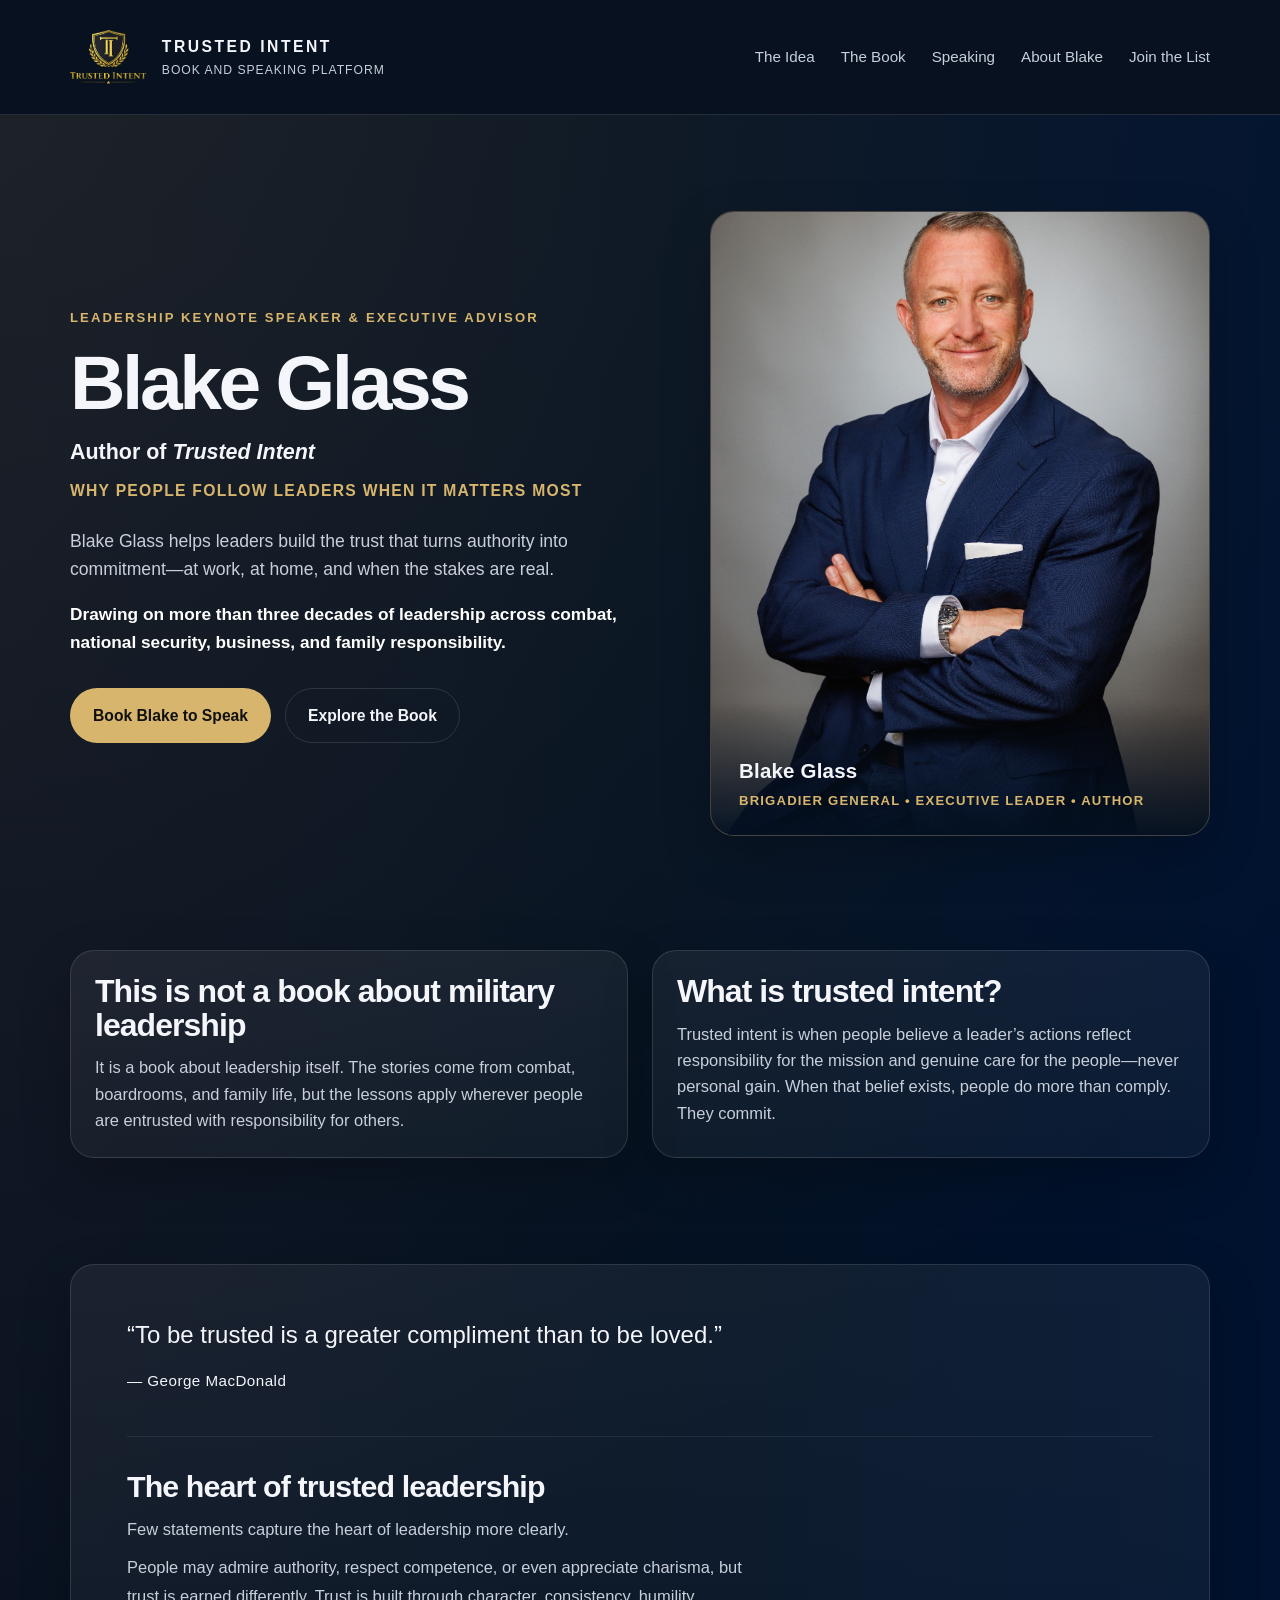
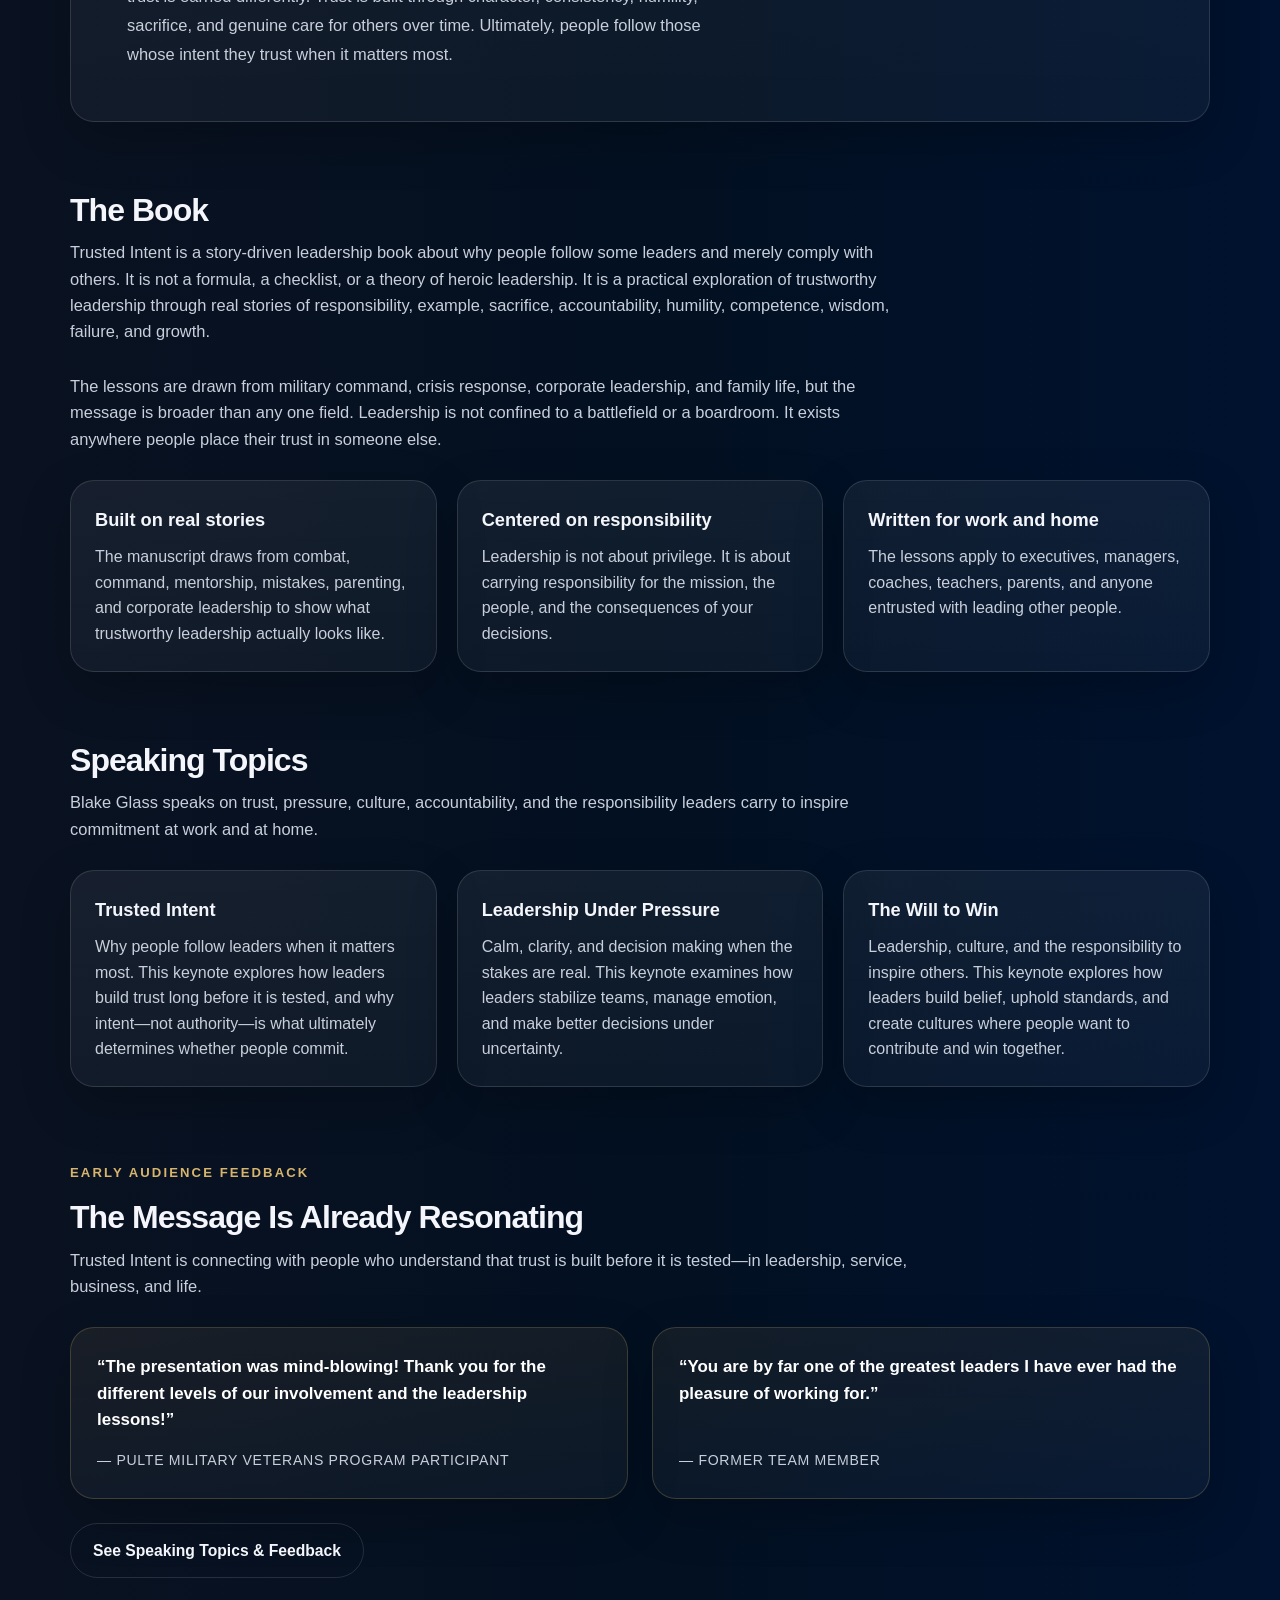
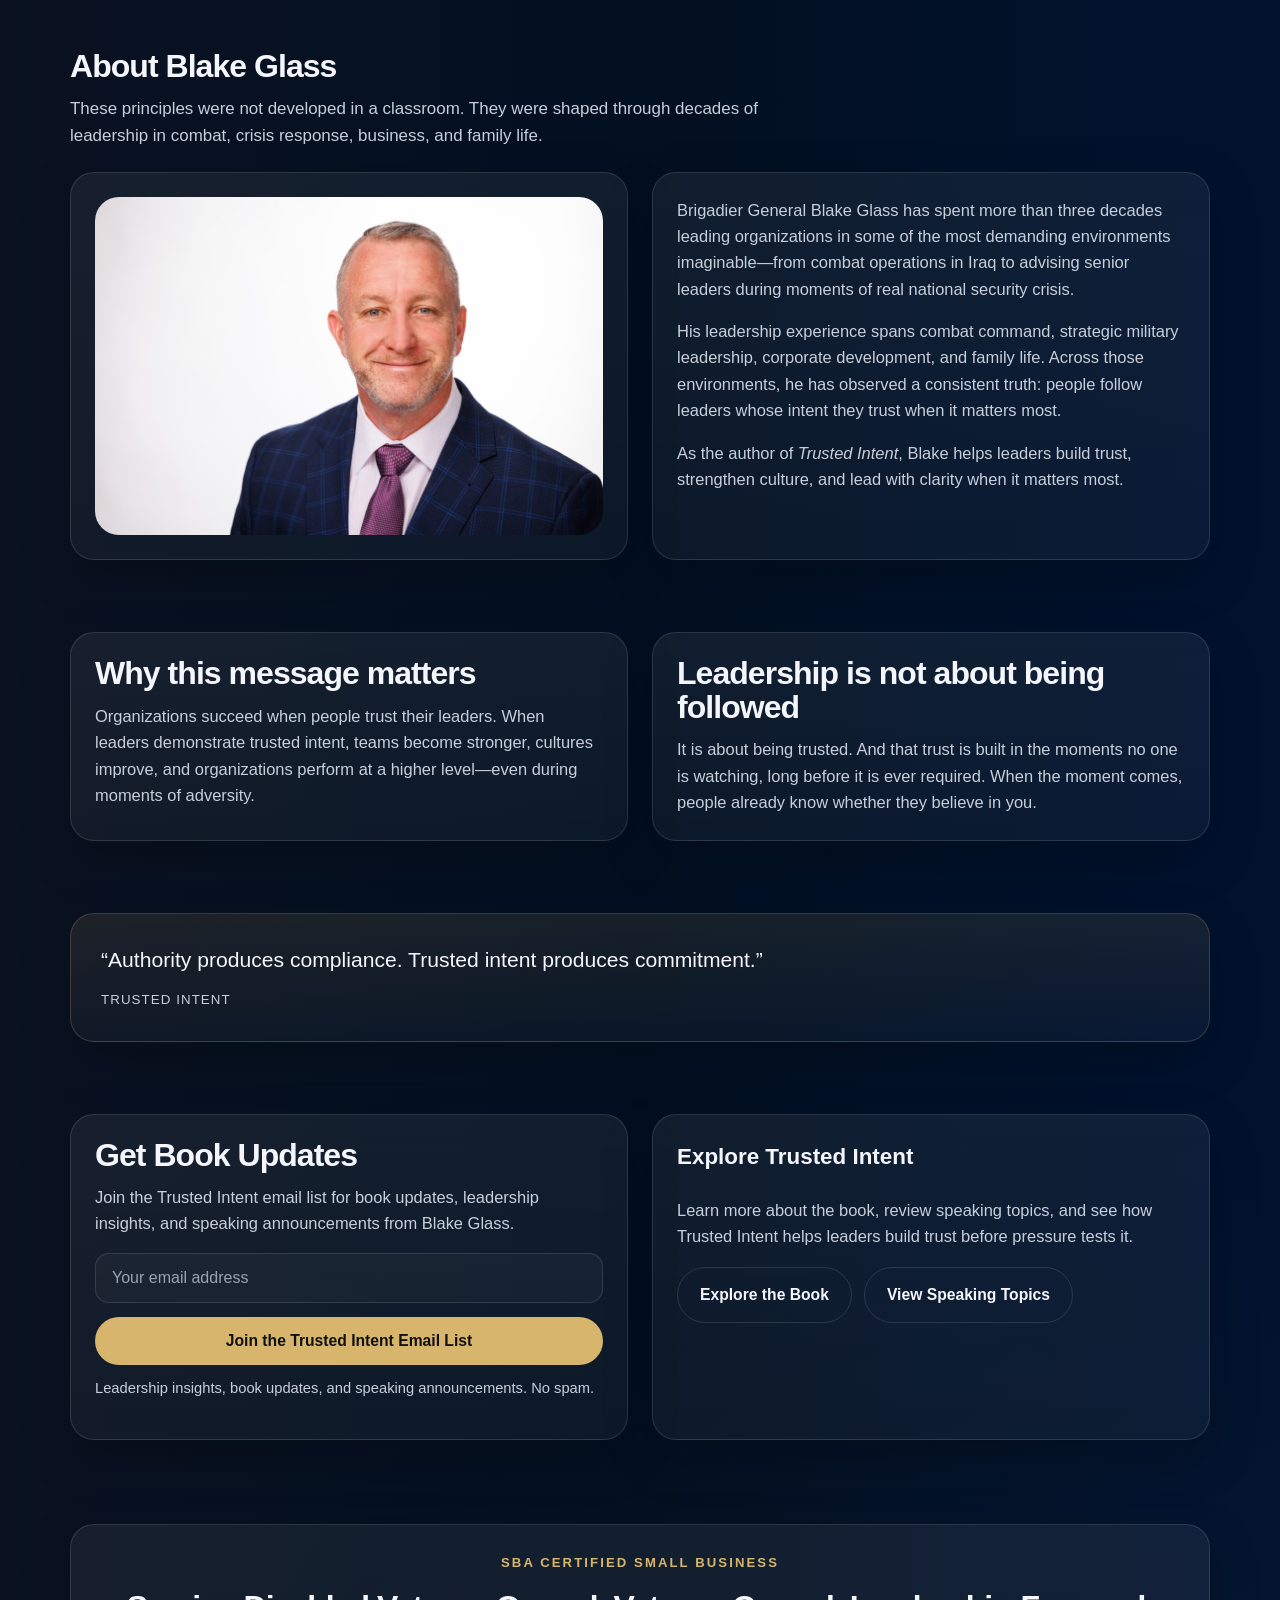
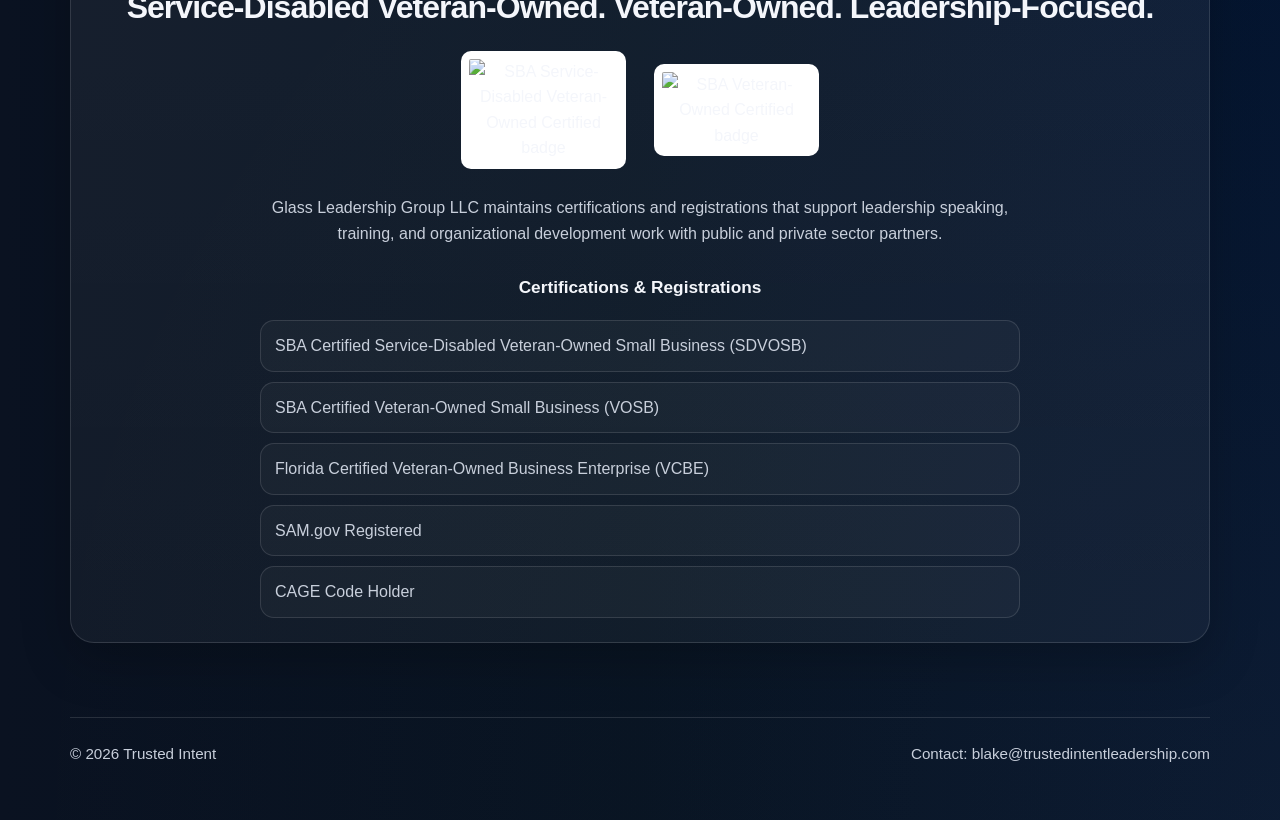
==== index.html @ 9140b305 "Strengthen homepage hero title" ====
<!DOCTYPE html>
<html lang="en">
<head>
  <link rel="canonical" href="https://trustedintentleadership.com/" />
  <meta charset="UTF-8" />
  <meta name="viewport" content="width=device-width, initial-scale=1.0" />
  <title>Trusted Intent | Blake Glass</title>
  <meta
    name="description"
    content="Trusted Intent: Why People Follow Leaders When It Matters Most. A leadership book and speaking platform by Blake Glass."
  />

  <!-- Google tag (gtag.js) -->
  <script async src="https://www.googletagmanager.com/gtag/js?id=G-58Q2WPMLMN"></script>
  <script>
    window.dataLayer = window.dataLayer || [];
    function gtag(){dataLayer.push(arguments);}
    gtag('js', new Date());
    gtag('config', 'G-58Q2WPMLMN');
  </script>

  <style>
    :root {
      --bg: #07111f;
      --panel: rgba(255, 255, 255, 0.04);
      --panel-strong: rgba(255, 255, 255, 0.06);
      --text: #f4f6fb;
      --muted: #c8cfdb;
      --line: rgba(255, 255, 255, 0.12);
      --gold: #d7b56d;
      --gold-dark: #b8944d;
      --max: 1140px;
      --radius: 24px;
    }

    * {
      box-sizing: border-box;
    }

    html {
      scroll-behavior: smooth;
    }

    body {
      margin: 0;
      font-family: Arial, Helvetica, sans-serif;
      color: var(--text);
      background:
        radial-gradient(circle at top left, rgba(215,181,109,0.10), transparent 28%),
        radial-gradient(circle at bottom right, rgba(215,181,109,0.06), transparent 22%),
        linear-gradient(90deg, #0a1221 0%, #031021 50%, #00122f 100%);
      line-height: 1.6;
    }

    img {
      max-width: 100%;
      display: block;
    }

    a {
      color: inherit;
      text-decoration: none;
    }

    .wrap {
      width: min(100% - 32px, var(--max));
      margin: 0 auto;
    }

    .topbar {
      position: sticky;
      top: 0;
      z-index: 20;
      background: var(--bg);
      backdrop-filter: blur(10px);
      border-bottom: 1px solid var(--line);
      padding: 16px 24px;
    }

    .nav {
      display: flex;
      align-items: center;
      justify-content: space-between;
      gap: 20px;
      padding: 14px 0;
    }

    .brand {
      display: flex;
      align-items: center;
      gap: 16px;
      min-width: 0;
    }

    .brand img {
      height: 54px;
      width: auto;
      border-radius: 8px;
    }

    .brand-text {
      display: flex;
      flex-direction: column;
      gap: 2px;
    }

    .brand-title {
      font-size: 0.98rem;
      font-weight: 800;
      letter-spacing: 0.16em;
      text-transform: uppercase;
    }

    .brand-subtitle {
      color: var(--muted);
      font-size: 0.76rem;
      letter-spacing: 0.08em;
      text-transform: uppercase;
    }

    .nav-links {
      display: flex;
      align-items: center;
      gap: 26px;
      color: var(--muted);
      font-size: 0.95rem;
    }

    .nav-links a:hover {
      color: var(--text);
    }

    .button,
    button {
      display: inline-flex;
      align-items: center;
      justify-content: center;
      padding: 14px 22px;
      border-radius: 999px;
      border: 1px solid transparent;
      font-weight: 700;
      cursor: pointer;
      transition: 0.2s ease;
      font-size: 0.98rem;
    }

    .button-primary {
      background: var(--gold);
      color: #111;
    }

    .button-primary:hover {
      background: var(--gold-dark);
      transform: translateY(-1px);
    }

    .button-secondary {
      background: transparent;
      color: var(--text);
      border-color: var(--line);
    }

    .button-secondary:hover {
      background: rgba(255,255,255,0.03);
      border-color: rgba(255,255,255,0.24);
    }

    section {
      padding: 36px 0;
    }

    .hero {
      padding: 96px 0 78px;
    }

    .hero-grid {
      display: grid;
      grid-template-columns: 1.08fr 0.92fr;
      gap: 42px;
      align-items: center;
    }

    .eyebrow {
      display: inline-block;
      margin-bottom: 18px;
      color: var(--gold);
      font-size: 0.82rem;
      font-weight: 700;
      letter-spacing: 0.16em;
      text-transform: uppercase;
    }

    h1 {
      margin: 0;
      font-size: clamp(3rem, 6vw, 5.1rem);
      line-height: 0.96;
      letter-spacing: -0.045em;
    }

    .subtitle {
      margin: 16px 0 8px;
      font-size: 1.34rem;
      color: var(--text);
      font-weight: 700;
    }

    .tagline {
      margin: 0 0 24px;
      color: var(--gold);
      font-size: 0.98rem;
      font-weight: 700;
      letter-spacing: 0.08em;
      text-transform: uppercase;
    }

    .lead {
      margin: 0;
      max-width: 760px;
      color: var(--muted);
      font-size: 1.1rem;
    }

    .hero-highlight {
      margin-top: 18px;
      color: #ffffff;
      font-size: 1.08rem;
      font-weight: 700;
      max-width: 760px;
    }

    .hero-actions {
      display: flex;
      flex-wrap: wrap;
      gap: 14px;
      margin-top: 32px;
    }

    .hero-visual,
    .panel,
    .quote,
    .testimonial-card {
      background: linear-gradient(180deg, var(--panel-strong), var(--panel));
      border: 1px solid var(--line);
      border-radius: var(--radius);
      box-shadow: 0 18px 50px rgba(0,0,0,0.22);
    }

    .hero-visual {
      position: relative;
      overflow: hidden;
      width: min(100%, 500px);
      aspect-ratio: 4 / 5;
      margin: 0;
      justify-self: end;
      border-color: rgba(215,181,109,0.24);
    }

    .hero-photo {
      width: 100%;
      height: 100%;
      object-fit: cover;
      object-position: center 42%;
    }

    .hero-photo-caption {
      position: absolute;
      right: 0;
      bottom: 0;
      left: 0;
      padding: 52px 28px 24px;
      background: linear-gradient(180deg, transparent, rgba(3,16,33,0.96));
    }

    .hero-photo-caption strong {
      display: block;
      font-size: 1.28rem;
      letter-spacing: 0.01em;
    }

    .hero-photo-caption span {
      display: block;
      margin-top: 2px;
      color: var(--gold);
      font-size: 0.82rem;
      font-weight: 700;
      letter-spacing: 0.09em;
      text-transform: uppercase;
    }

    .card h3 {
      margin: 0 0 10px;
      font-size: 1.14rem;
    }

    .card p {
      margin: 0;
      color: var(--muted);
    }

    .section-title {
      margin: 0 0 12px;
      font-size: 2rem;
      line-height: 1.05;
      letter-spacing: -0.03em;
    }

    .section-copy {
      margin: 0 0 28px;
      max-width: 840px;
      color: var(--muted);
      font-size: 1.03rem;
    }

    .split {
      display: grid;
      grid-template-columns: 1fr 1fr;
      gap: 24px;
      align-items: stretch;
    }

    .three-up,
    .topic-grid,
    .testimonial-grid,
    .about-author,
    .signup {
      display: grid;
      grid-template-columns: repeat(3, 1fr);
      gap: 20px;
    }

    .testimonial-grid,
    .about-author,
    .signup {
      grid-template-columns: 1fr 1fr;
      gap: 24px;
    }

    .about-photo {
      overflow: hidden;
      padding: 0;
    }

    .about-photo img {
      width: 100%;
      height: 100%;
      object-fit: cover;
      border-radius: var(--radius);
    }

    .quote-inline {
      margin-bottom: 42px;
    }

    .editorial-panel .section-title {
      font-size: 1.9rem;
    }

    .panel,
    .card {
      padding: 24px;
      height: 100%;
    }

    .quote {
      padding: 30px;
      background: linear-gradient(180deg, rgba(215,181,109,0.10), rgba(255,255,255,0.03));
      border: 1px solid rgba(215,181,109,0.22);
    }

    .quote-inline p {
      margin: 0;
      font-size: 1.5rem;
      line-height: 1.5;
    }

    .quote-inline small {
      display: block;
      margin-top: 16px;
    }

    .editorial-divider {
      height: 1px;
      background: rgba(255,255,255,0.08);
      margin: 34px 0;
    }

    .quote p {
      margin: 0;
      font-size: 1.32rem;
      line-height: 1.5;
    }

    .quote small {
      display: block;
      margin-top: 14px;
      color: var(--muted);
      text-transform: uppercase;
      letter-spacing: 0.08em;
    }

    .quote-author {
      text-transform: none !important;
      letter-spacing: 0.03em;
      font-size: 0.95rem;
    }

    .editorial-section {
      padding-top: 70px;
    }

    .editorial-panel {
      padding: 52px 56px;
    }

    .editorial-copy {
      max-width: 620px;
      margin-bottom: 0;
      line-height: 1.75;
    }

    .editorial-copy + .editorial-copy {
      margin-top: 10px;
    }

    .bridge-copy {
      max-width: 760px;
      color: var(--muted);
      font-size: 1.06rem;
      margin: 0 0 22px;
    }

    .testimonial-card {
      padding: 26px;
      display: flex;
      flex-direction: column;
      gap: 16px;
      background: linear-gradient(180deg, rgba(215,181,109,0.08), rgba(255,255,255,0.035));
      border-color: rgba(215,181,109,0.22);
    }

    .testimonial-card blockquote {
      margin: 0;
      color: #ffffff;
      font-size: 1.06rem;
      line-height: 1.55;
      font-weight: 700;
    }

    .testimonial-card cite {
      margin-top: auto;
      color: var(--muted);
      font-size: 0.88rem;
      font-style: normal;
      letter-spacing: 0.05em;
      text-transform: uppercase;
    }

    .testimonial-actions {
      margin-top: 24px;
      display: flex;
      flex-wrap: wrap;
      gap: 12px;
    }

    form {
      display: grid;
      gap: 14px;
      margin-top: 14px;
    }

    input {
      width: 100%;
      padding: 15px 16px;
      border-radius: 14px;
      border: 1px solid var(--line);
      background: rgba(255,255,255,0.03);
      color: var(--text);
      font-size: 1rem;
    }

    input::placeholder {
      color: #97a3b4;
    }

    .fine-print {
      margin-top: 12px;
      color: var(--muted);
      font-size: 0.92rem;
    }

    .footer {
      padding: 26px 0 54px;
      color: var(--muted);
      font-size: 0.95rem;
    }

    .footer-line {
      border-top: 1px solid var(--line);
      padding-top: 24px;
      display: flex;
      justify-content: space-between;
      gap: 16px;
      flex-wrap: wrap;
    }

    .certification-section {
      padding: 48px 0;
    }

    .certification-card {
      text-align: center;
    }

    .certification-badges {
      display: flex;
      justify-content: center;
      align-items: center;
      gap: 28px;
      flex-wrap: wrap;
      margin: 26px 0;
    }

    .certification-badges img {
      max-width: 165px;
      width: 100%;
      height: auto;
      background: #ffffff;
      border-radius: 10px;
      padding: 8px;
    }

    .certification-note {
      max-width: 760px;
      margin: 0 auto;
      color: var(--muted);
      font-size: 1rem;
    }

    .certification-list-title {
      margin: 28px 0 0;
      color: var(--text);
      font-size: 1.08rem;
    }

    .certification-list {
      display: grid;
      gap: 10px;
      max-width: 760px;
      margin: 18px auto 0;
      padding: 0;
      list-style: none;
      text-align: left;
    }

    .certification-list li {
      border: 1px solid var(--line);
      border-radius: 14px;
      padding: 12px 14px;
      background: rgba(255,255,255,0.03);
      color: var(--muted);
    }

    @media (max-width: 960px) {
      .hero-grid,
      .split,
      .three-up,
      .topic-grid,
      .testimonial-grid,
      .about-author,
      .signup {
        grid-template-columns: 1fr;
      }

      .topbar {
        padding: 12px 18px;
      }

      .nav {
        align-items: flex-start;
        flex-wrap: wrap;
        gap: 12px;
      }

      .nav-links {
        display: flex;
        width: 100%;
        flex-wrap: wrap;
        gap: 8px;
        font-size: 0.82rem;
        line-height: 1.2;
      }

      .nav-links a {
        border: 1px solid var(--line);
        border-radius: 999px;
        padding: 8px 10px;
        background: rgba(255,255,255,0.03);
      }

      .hero {
        padding-top: 66px;
      }

      .hero-visual {
        justify-self: center;
      }
    }

    @media (max-width: 640px) {
      .brand img {
        height: 46px;
      }

      .brand-title {
        font-size: 0.9rem;
      }

      .subtitle {
        font-size: 1.12rem;
      }

      .quote p {
        font-size: 1.14rem;
      }

      .hero-actions,
      .testimonial-actions {
        flex-direction: column;
        align-items: stretch;
      }

      .editorial-panel {
        padding: 34px 28px;
      }
    }
  </style>
</head>

<body>
  <header class="topbar">
    <div class="wrap nav">
      <a class="brand" href="index.html">
        <img src="logo1.png" alt="Trusted Intent logo" />
        <div class="brand-text">
          <span class="brand-title">Trusted Intent</span>
          <span class="brand-subtitle">Book and speaking platform</span>
        </div>
      </a>

      <nav class="nav-links">
        <a href="#idea">The Idea</a>
        <a href="book.html">The Book</a>
        <a href="speaking.html">Speaking</a>
        <a href="#about">About Blake</a>
        <a href="#join">Join the List</a>
      </nav>
    </div>
  </header>

  <main id="top">
    <section class="hero">
      <div class="wrap hero-grid">
        <div>
          <span class="eyebrow">Leadership Keynote Speaker &amp; Executive Advisor</span>
          <h1>Blake Glass</h1>
          <p class="subtitle">Author of <em>Trusted Intent</em></p>
          <p class="tagline">Why People Follow Leaders When It Matters Most</p>

          <p class="lead">
            Blake Glass helps leaders build the trust that turns authority into commitment—at work, at home, and when the stakes are real.
          </p>

          <p class="hero-highlight">
            Drawing on more than three decades of leadership across combat, national security, business, and family responsibility.
          </p>

          <div class="hero-actions">
            <a class="button button-primary" href="speaking.html">Book Blake to Speak</a>
            <a class="button button-secondary" href="book.html">Explore the Book</a>
          </div>
        </div>

        <figure class="hero-visual">
          <img
            class="hero-photo"
            src="Blake Glass Hero.jpg"
            alt="Blake Glass standing with his arms crossed"
          />
          <figcaption class="hero-photo-caption">
            <strong>Blake Glass</strong>
            <span>Brigadier General &bull; Executive Leader &bull; Author</span>
          </figcaption>
        </figure>
      </div>
    </section>

    <section id="idea">
      <div class="wrap split">
        <div class="panel">
          <h2 class="section-title">This is not a book about military leadership</h2>
          <p class="section-copy" style="max-width:none; margin-bottom:0;">
            It is a book about leadership itself. The stories come from combat, boardrooms, and family life, but the lessons apply wherever people are entrusted with responsibility for others.
          </p>
        </div>

        <div class="panel">
          <h2 class="section-title">What is trusted intent?</h2>
          <p class="section-copy" style="max-width:none; margin-bottom:0;">
            Trusted intent is when people believe a leader’s actions reflect responsibility for the mission and genuine care for the people—never personal gain. When that belief exists, people do more than comply. They commit.
          </p>
        </div>
      </div>
    </section>

    <section class="editorial-section">
      <div class="wrap">
        <div class="panel editorial-panel">
          <div class="quote-inline">
            <p>“To be trusted is a greater compliment than to be loved.”</p>
            <small class="quote-author">— George MacDonald</small>
          </div>

          <div class="editorial-divider"></div>

          <h2 class="section-title">The heart of trusted leadership</h2>

          <p class="section-copy editorial-copy">
            Few statements capture the heart of leadership more clearly.
          </p>

          <p class="section-copy editorial-copy">
            People may admire authority, respect competence, or even appreciate charisma, but trust is earned differently. Trust is built through character, consistency, humility, sacrifice, and genuine care for others over time. Ultimately, people follow those whose intent they trust when it matters most.
          </p>
        </div>
      </div>
    </section>

    <section id="book">
      <div class="wrap">
        <h2 class="section-title">The Book</h2>
        <p class="section-copy">
          Trusted Intent is a story-driven leadership book about why people follow some leaders and merely comply with others. It is not a formula, a checklist, or a theory of heroic leadership. It is a practical exploration of trustworthy leadership through real stories of responsibility, example, sacrifice, accountability, humility, competence, wisdom, failure, and growth.
        </p>
        <p class="section-copy">
          The lessons are drawn from military command, crisis response, corporate leadership, and family life, but the message is broader than any one field. Leadership is not confined to a battlefield or a boardroom. It exists anywhere people place their trust in someone else.
        </p>

        <div class="three-up">
          <div class="panel card">
            <h3>Built on real stories</h3>
            <p>
              The manuscript draws from combat, command, mentorship, mistakes, parenting, and corporate leadership to show what trustworthy leadership actually looks like.
            </p>
          </div>

          <div class="panel card">
            <h3>Centered on responsibility</h3>
            <p>
              Leadership is not about privilege. It is about carrying responsibility for the mission, the people, and the consequences of your decisions.
            </p>
          </div>

          <div class="panel card">
            <h3>Written for work and home</h3>
            <p>
              The lessons apply to executives, managers, coaches, teachers, parents, and anyone entrusted with leading other people.
            </p>
          </div>
        </div>
      </div>
    </section>

    <section id="speaking">
      <div class="wrap">
        <h2 class="section-title">Speaking Topics</h2>
        <p class="section-copy">
          Blake Glass speaks on trust, pressure, culture, accountability, and the responsibility leaders carry to inspire commitment at work and at home.
        </p>

        <div class="topic-grid">
          <div class="panel card">
            <h3>Trusted Intent</h3>
            <p>
              Why people follow leaders when it matters most. This keynote explores how leaders build trust long before it is tested, and why intent—not authority—is what ultimately determines whether people commit.
            </p>
          </div>

          <div class="panel card">
            <h3>Leadership Under Pressure</h3>
            <p>
              Calm, clarity, and decision making when the stakes are real. This keynote examines how leaders stabilize teams, manage emotion, and make better decisions under uncertainty.
            </p>
          </div>

          <div class="panel card">
            <h3>The Will to Win</h3>
            <p>
              Leadership, culture, and the responsibility to inspire others. This keynote explores how leaders build belief, uphold standards, and create cultures where people want to contribute and win together.
            </p>
          </div>
        </div>
      </div>
    </section>

    <section id="homepage-testimonials">
      <div class="wrap">
        <span class="eyebrow">Early audience feedback</span>
        <h2 class="section-title">The Message Is Already Resonating</h2>
        <p class="section-copy">
          Trusted Intent is connecting with people who understand that trust is built before it is tested—in leadership, service, business, and life.
        </p>

        <div class="testimonial-grid">
          <article class="testimonial-card">
            <blockquote>“The presentation was mind-blowing! Thank you for the different levels of our involvement and the leadership lessons!”</blockquote>
            <cite>— Pulte Military Veterans Program Participant</cite>
          </article>

          <article class="testimonial-card">
            <blockquote>“You are by far one of the greatest leaders I have ever had the pleasure of working for.”</blockquote>
            <cite>— Former Team Member</cite>
          </article>
        </div>

        <div class="testimonial-actions">
          <a class="button button-secondary" href="speaking.html#testimonials">See Speaking Topics &amp; Feedback</a>
        </div>
      </div>
    </section>

    <section id="about">
      <div class="wrap">
        <h2 class="section-title">About Blake Glass</h2>
        <p class="bridge-copy">
          These principles were not developed in a classroom. They were shaped through decades of leadership in combat, crisis response, business, and family life.
        </p>

        <div class="about-author">
          <div class="panel about-photo">
            <img src="Blake Glass Headshot.jpg" alt="Blake Glass, author and executive leadership speaker" />
          </div>

          <div class="panel">
            <p class="section-copy" style="margin-bottom:16px; max-width:none;">
              Brigadier General Blake Glass has spent more than three decades leading organizations in some of the most demanding environments imaginable—from combat operations in Iraq to advising senior leaders during moments of real national security crisis.
            </p>

            <p class="section-copy" style="margin-bottom:16px; max-width:none;">
              His leadership experience spans combat command, strategic military leadership, corporate development, and family life. Across those environments, he has observed a consistent truth: people follow leaders whose intent they trust when it matters most.
            </p>

            <p class="section-copy" style="margin-bottom:0; max-width:none;">
              As the author of <em>Trusted Intent</em>, Blake helps leaders build trust, strengthen culture, and lead with clarity when it matters most.
            </p>
          </div>
        </div>
      </div>
    </section>

    <section>
      <div class="wrap split">
        <div class="panel">
          <h2 class="section-title">Why this message matters</h2>
          <p class="section-copy" style="max-width:none; margin-bottom:0;">
            Organizations succeed when people trust their leaders. When leaders demonstrate trusted intent, teams become stronger, cultures improve, and organizations perform at a higher level—even during moments of adversity.
          </p>
        </div>

        <div class="panel">
          <h2 class="section-title">Leadership is not about being followed</h2>
          <p class="section-copy" style="max-width:none; margin-bottom:0;">
            It is about being trusted. And that trust is built in the moments no one is watching, long before it is ever required. When the moment comes, people already know whether they believe in you.
          </p>
        </div>
      </div>
    </section>

    <section>
      <div class="wrap">
        <div class="quote">
          <p>“Authority produces compliance. Trusted intent produces commitment.”</p>
          <small>Trusted Intent</small>
        </div>
      </div>
    </section>

    <section id="join">
      <div class="wrap signup">
        <div class="panel">
          <h2 class="section-title">Get Book Updates</h2>
          <p class="section-copy" style="margin-bottom:16px; max-width:none;">
            Join the Trusted Intent email list for book updates, leadership insights, and speaking announcements from Blake Glass.
          </p>

          <div id="mc_embed_signup" style="background:transparent; clear:left; width:100%;">
            <form
              action="https://trustedintentleadership.us4.list-manage.com/subscribe/post?u=667dd87419f090917eddd4fc5&amp;id=562c06b1cb&amp;f_id=0015fee0f0"
              method="post"
              style="display:grid; gap:14px; margin-top:14px;"
            >
              <input
                type="email"
                name="EMAIL"
                id="mce-EMAIL"
                placeholder="Your email address"
                required
                style="width:100%; padding:15px 16px; border-radius:14px; border:1px solid rgba(255,255,255,0.12); background:rgba(255,255,255,0.03); color:#f4f6fb; font-size:1rem;"
              />

              <div aria-hidden="true" style="position:absolute; left:-5000px;">
                <input type="text" name="b_667dd87419f090917eddd4fc5_562c06b1cb" tabindex="-1" value="">
              </div>

              <button
                type="submit"
                name="subscribe"
                id="mc-embedded-subscribe"
                class="button button-primary"
              >
                Join the Trusted Intent Email List
              </button>
            </form>
          </div>

          <p class="fine-print">
            Leadership insights, book updates, and speaking announcements. No spam.
          </p>
        </div>

        <div class="panel">
          <h3 style="margin-top:0; font-size:1.4rem;">Explore Trusted Intent</h3>
          <p class="section-copy" style="max-width:none; margin-bottom:18px;">
            Learn more about the book, review speaking topics, and see how Trusted Intent helps leaders build trust before pressure tests it.
          </p>
          <div style="display:flex; gap:12px; flex-wrap:wrap;">
            <a class="button button-secondary" href="book.html">Explore the Book</a>
            <a class="button button-secondary" href="speaking.html">View Speaking Topics</a>
          </div>
        </div>
      </div>
    </section>
  </main>

  <section class="certification-section">
    <div class="wrap">
      <div class="panel certification-card">
        <span class="eyebrow">SBA Certified Small Business</span>
        <h2 class="section-title">Service-Disabled Veteran-Owned. Veteran-Owned. Leadership-Focused.</h2>

        <div class="certification-badges">
          <img src="Service-Disabled Veteran-Owned-Certified.png" alt="SBA Service-Disabled Veteran-Owned Certified badge" />
          <img src="Veteran-Owned Certified.png" alt="SBA Veteran-Owned Certified badge" />
        </div>

        <p class="certification-note">
          Glass Leadership Group LLC maintains certifications and registrations that support leadership speaking,
          training, and organizational development work with public and private sector partners.
        </p>

        <h3 class="certification-list-title">Certifications &amp; Registrations</h3>
        <ul class="certification-list">
          <li>SBA Certified Service-Disabled Veteran-Owned Small Business (SDVOSB)</li>
          <li>SBA Certified Veteran-Owned Small Business (VOSB)</li>
          <li>Florida Certified Veteran-Owned Business Enterprise (VCBE)</li>
          <li>SAM.gov Registered</li>
          <li>CAGE Code Holder</li>
        </ul>
      </div>
    </div>
  </section>

  <footer class="footer">
    <div class="wrap footer-line">
      <div>© 2026 Trusted Intent</div>
      <div>Contact: blake@trustedintentleadership.com</div>
    </div>
  </footer>
</body>
</html>
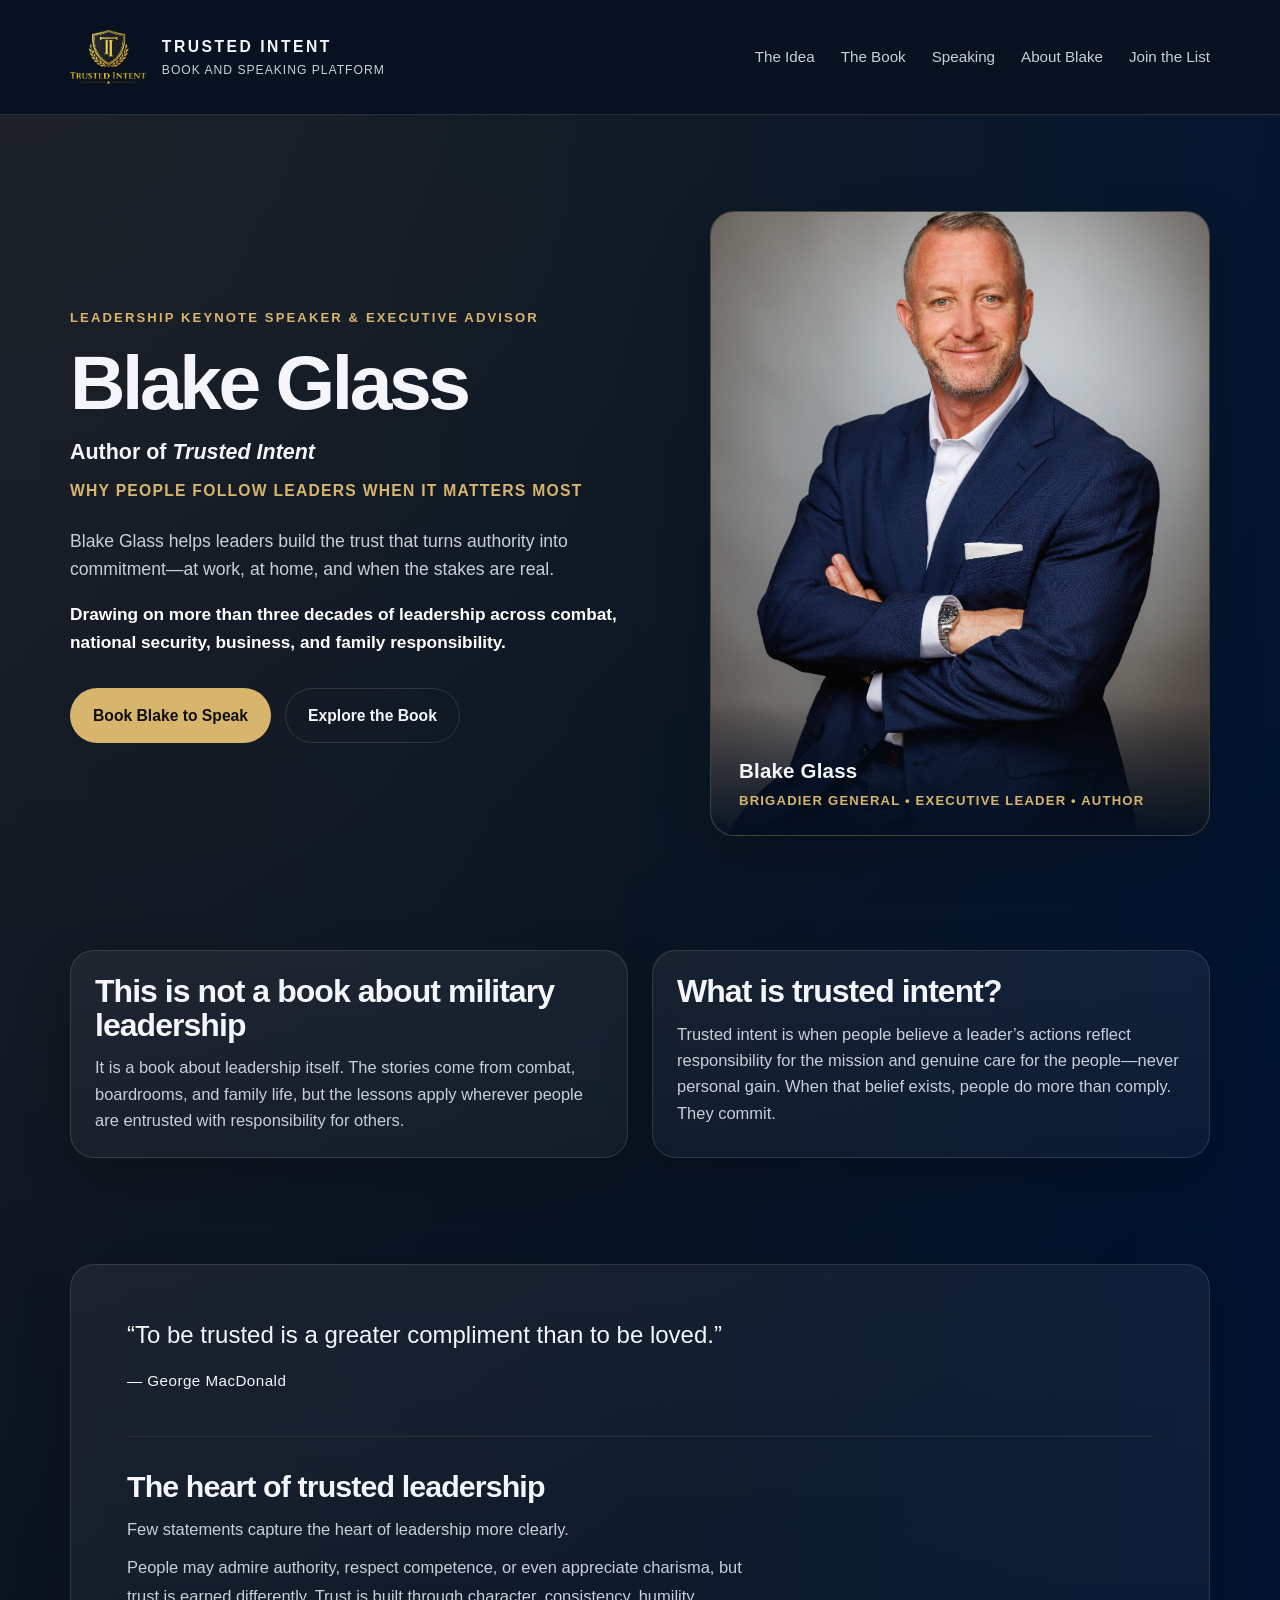
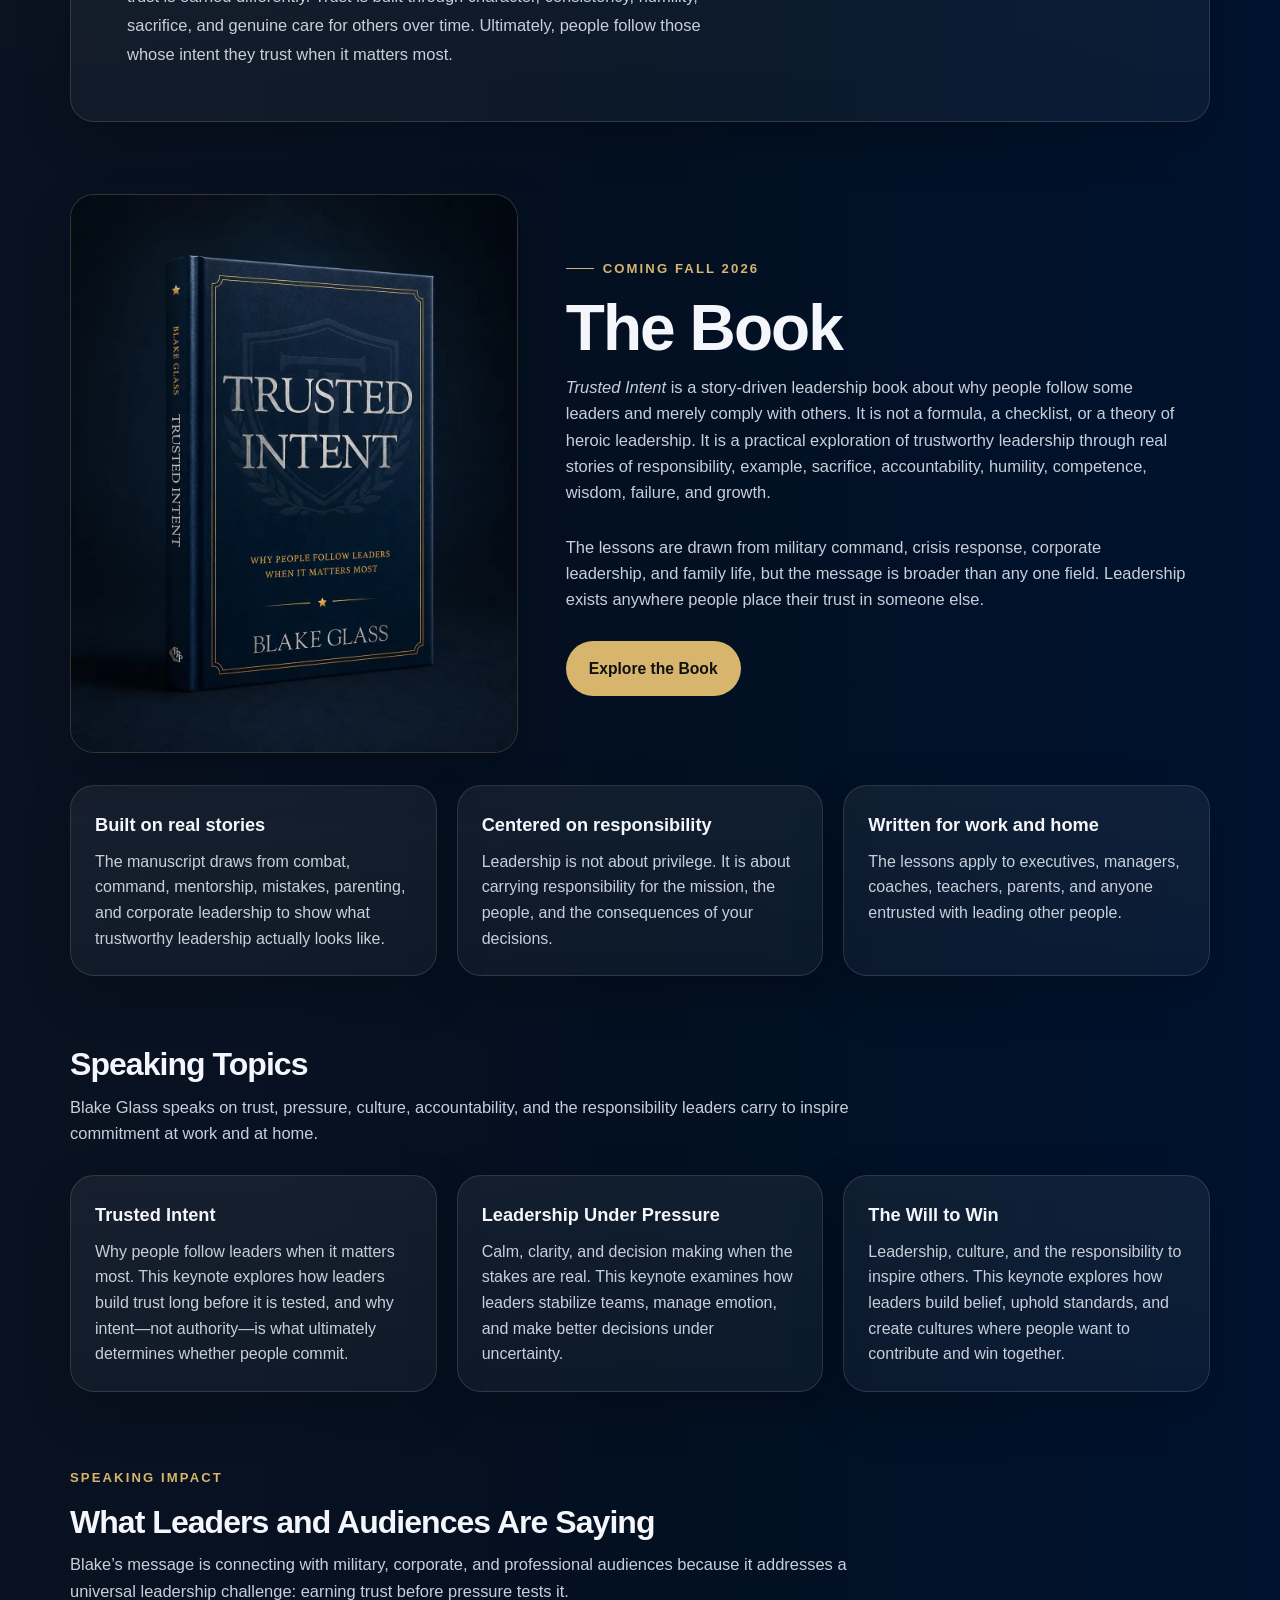
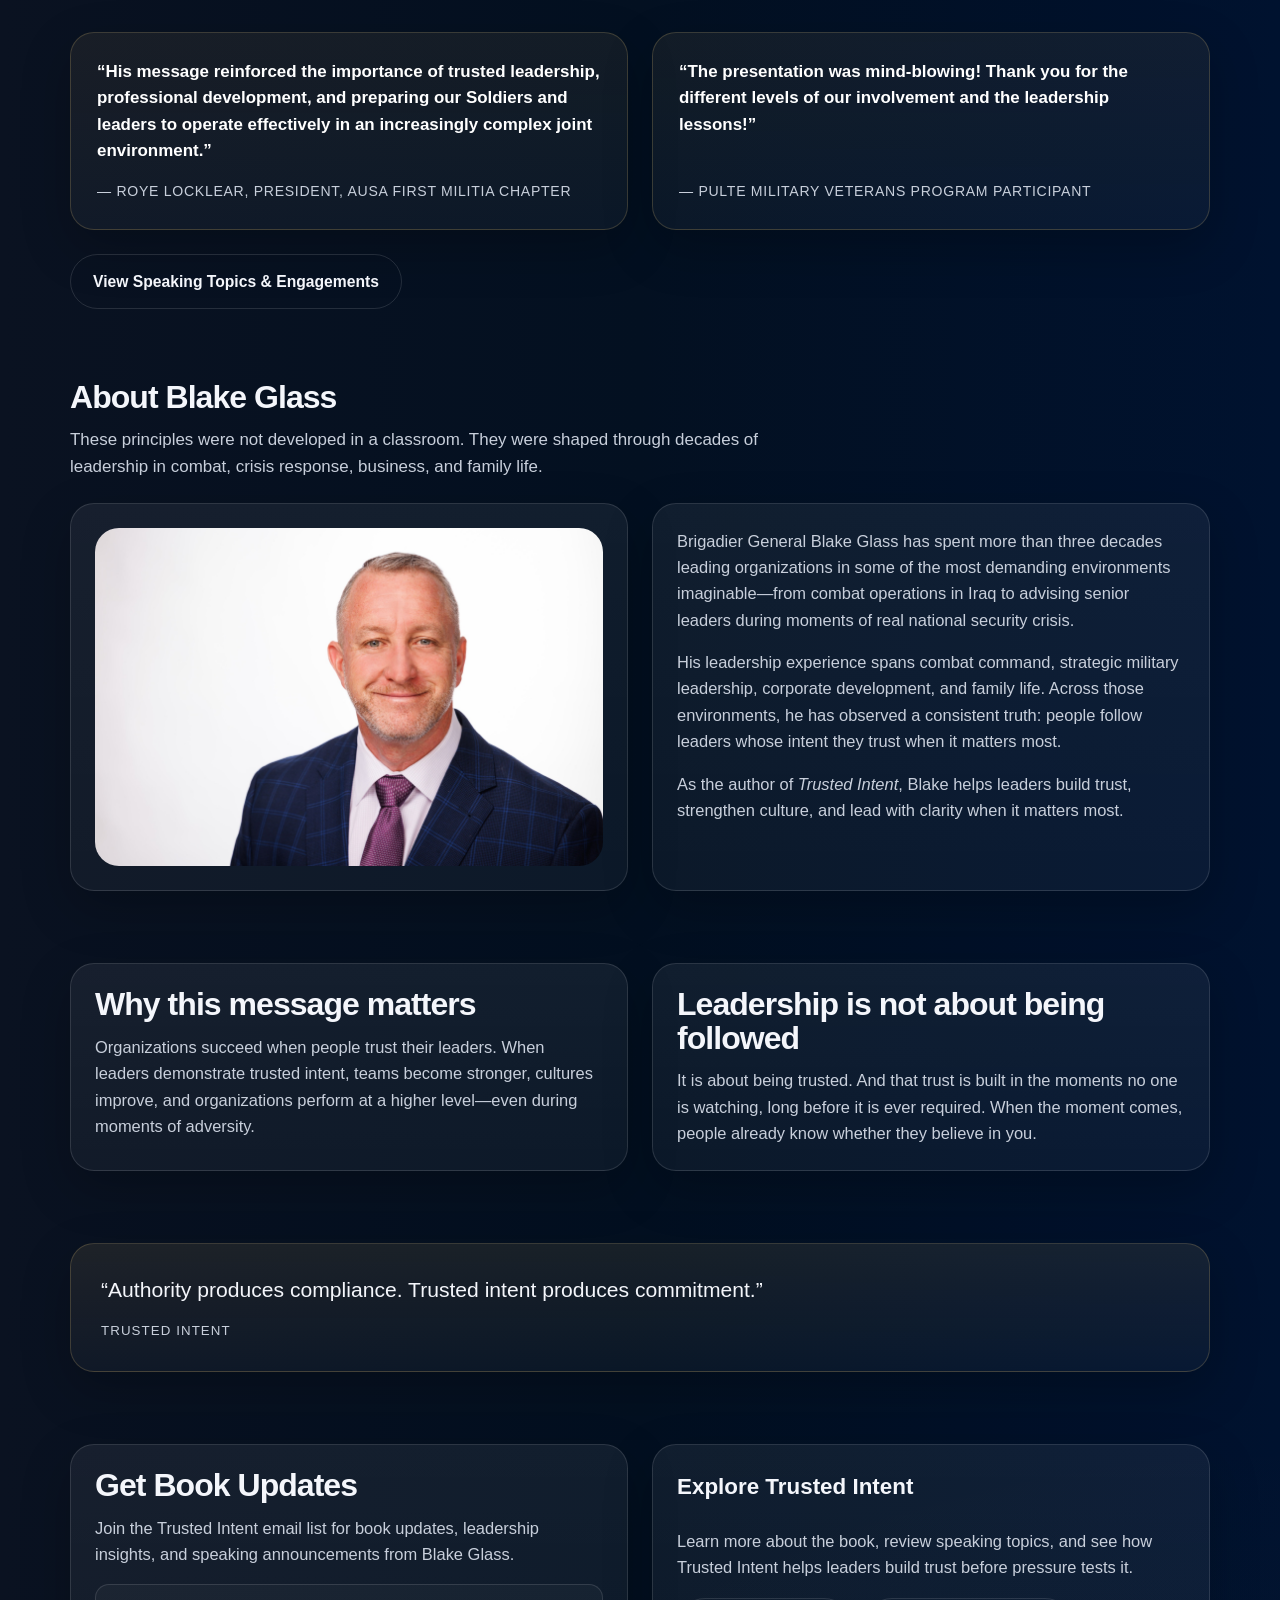
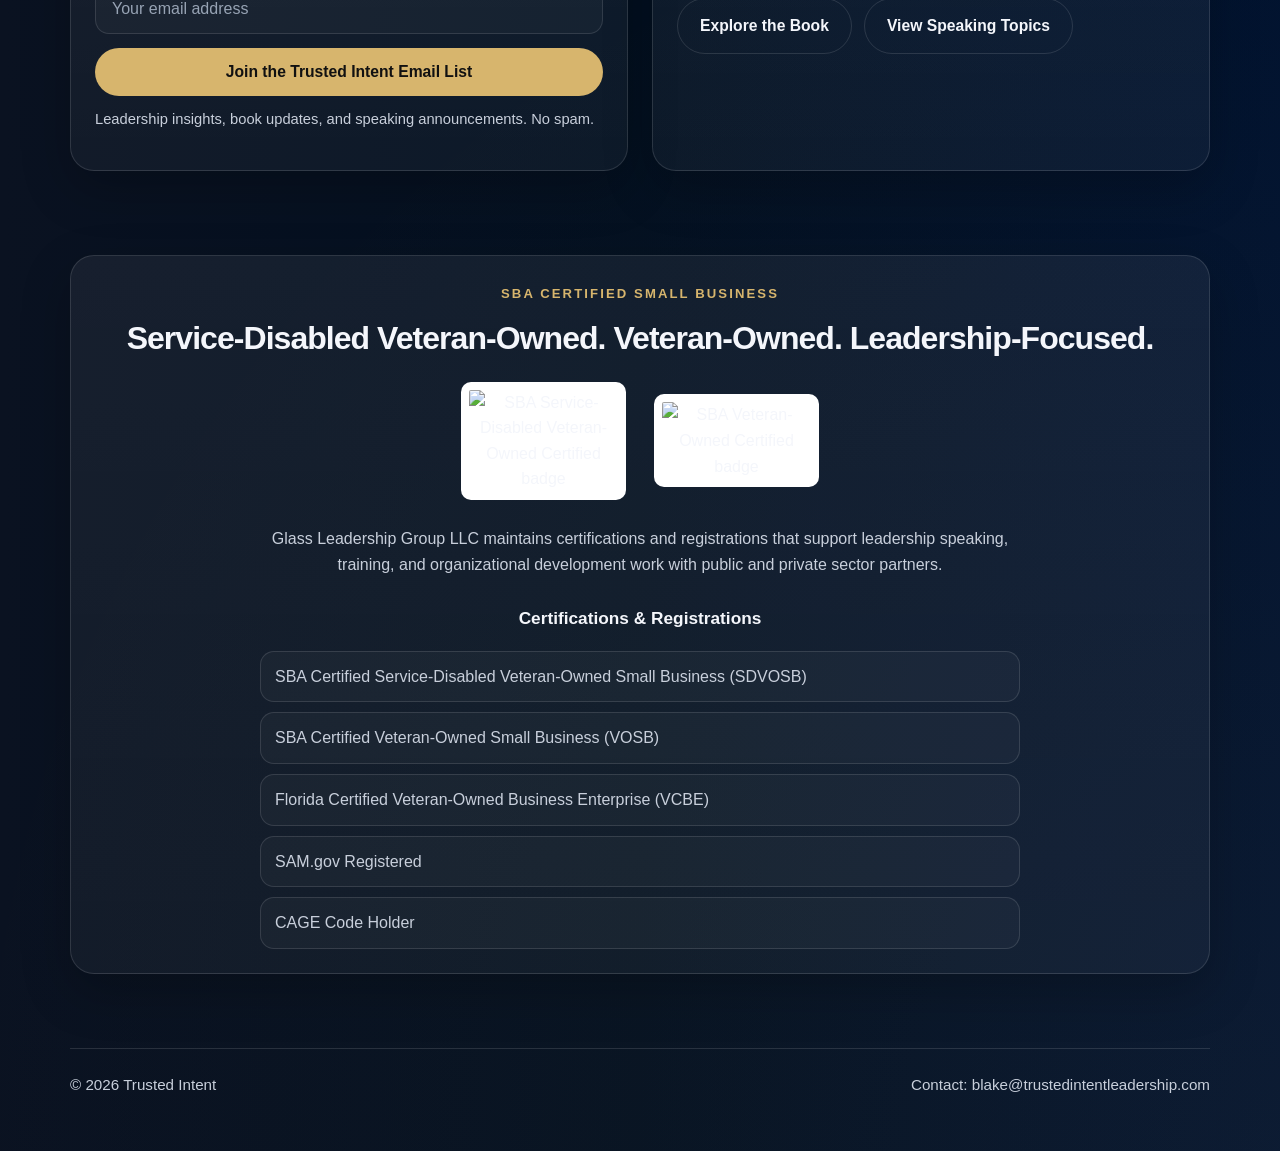
==== commit 701a9773: "Feature book cover and speaking testimonials" ====
--- a/index.html
+++ b/index.html
@@ -335,6 +335,68 @@
       gap: 24px;
     }
 
+    .book-feature {
+      display: grid;
+      grid-template-columns: minmax(300px, 0.82fr) minmax(0, 1.18fr);
+      gap: 48px;
+      align-items: center;
+      margin-bottom: 32px;
+    }
+
+    .book-visual {
+      position: relative;
+      overflow: hidden;
+      min-height: 520px;
+      border: 1px solid rgba(215,181,109,0.22);
+      border-radius: var(--radius);
+      background:
+        radial-gradient(circle at 50% 36%, rgba(215,181,109,0.12), transparent 34%),
+        #06111f;
+      box-shadow: 0 18px 50px rgba(0,0,0,0.22);
+    }
+
+    .book-visual img {
+      width: 100%;
+      height: 100%;
+      min-height: 520px;
+      object-fit: cover;
+      object-position: center;
+    }
+
+    .book-release {
+      display: inline-flex;
+      align-items: center;
+      gap: 9px;
+      margin-bottom: 16px;
+      color: var(--gold);
+      font-size: 0.82rem;
+      font-weight: 800;
+      letter-spacing: 0.16em;
+      text-transform: uppercase;
+    }
+
+    .book-release::before {
+      content: "";
+      width: 28px;
+      height: 1px;
+      background: var(--gold);
+    }
+
+    .book-copy .section-title {
+      font-size: clamp(2.4rem, 5vw, 4.25rem);
+    }
+
+    .book-copy .section-copy {
+      max-width: 620px;
+    }
+
+    .book-actions {
+      display: flex;
+      flex-wrap: wrap;
+      gap: 12px;
+      margin-top: 8px;
+    }
+
     .about-photo {
       overflow: hidden;
       padding: 0;
@@ -567,8 +629,24 @@
       .topic-grid,
       .testimonial-grid,
       .about-author,
-      .signup {
+      .signup,
+      .book-feature {
         grid-template-columns: 1fr;
+      }
+
+      .book-feature {
+        gap: 30px;
+      }
+
+      .book-visual {
+        width: min(100%, 540px);
+        min-height: 0;
+        margin: 0 auto;
+      }
+
+      .book-visual img {
+        min-height: 0;
+        aspect-ratio: 4 / 5;
       }
 
       .topbar {
@@ -737,13 +815,32 @@
 
     <section id="book">
       <div class="wrap">
-        <h2 class="section-title">The Book</h2>
-        <p class="section-copy">
-          Trusted Intent is a story-driven leadership book about why people follow some leaders and merely comply with others. It is not a formula, a checklist, or a theory of heroic leadership. It is a practical exploration of trustworthy leadership through real stories of responsibility, example, sacrifice, accountability, humility, competence, wisdom, failure, and growth.
-        </p>
-        <p class="section-copy">
-          The lessons are drawn from military command, crisis response, corporate leadership, and family life, but the message is broader than any one field. Leadership is not confined to a battlefield or a boardroom. It exists anywhere people place their trust in someone else.
-        </p>
+        <div class="book-feature">
+          <div class="book-visual">
+            <img
+              src="trusted-intent-book-3d.webp"
+              alt="Three-dimensional hardcover mockup of Trusted Intent by Blake Glass"
+              width="1122"
+              height="1402"
+              loading="lazy"
+              decoding="async"
+            />
+          </div>
+
+          <div class="book-copy">
+            <span class="book-release">Coming Fall 2026</span>
+            <h2 class="section-title">The Book</h2>
+            <p class="section-copy">
+              <em>Trusted Intent</em> is a story-driven leadership book about why people follow some leaders and merely comply with others. It is not a formula, a checklist, or a theory of heroic leadership. It is a practical exploration of trustworthy leadership through real stories of responsibility, example, sacrifice, accountability, humility, competence, wisdom, failure, and growth.
+            </p>
+            <p class="section-copy">
+              The lessons are drawn from military command, crisis response, corporate leadership, and family life, but the message is broader than any one field. Leadership exists anywhere people place their trust in someone else.
+            </p>
+            <div class="book-actions">
+              <a class="button button-primary" href="book.html">Explore the Book</a>
+            </div>
+          </div>
+        </div>
 
         <div class="three-up">
           <div class="panel card">
@@ -804,26 +901,26 @@
 
     <section id="homepage-testimonials">
       <div class="wrap">
-        <span class="eyebrow">Early audience feedback</span>
-        <h2 class="section-title">The Message Is Already Resonating</h2>
+        <span class="eyebrow">Speaking impact</span>
+        <h2 class="section-title">What Leaders and Audiences Are Saying</h2>
         <p class="section-copy">
-          Trusted Intent is connecting with people who understand that trust is built before it is tested—in leadership, service, business, and life.
+          Blake’s message is connecting with military, corporate, and professional audiences because it addresses a universal leadership challenge: earning trust before pressure tests it.
         </p>
 
         <div class="testimonial-grid">
+          <article class="testimonial-card">
+            <blockquote>“His message reinforced the importance of trusted leadership, professional development, and preparing our Soldiers and leaders to operate effectively in an increasingly complex joint environment.”</blockquote>
+            <cite>— Roye Locklear, President, AUSA First Militia Chapter</cite>
+          </article>
+
           <article class="testimonial-card">
             <blockquote>“The presentation was mind-blowing! Thank you for the different levels of our involvement and the leadership lessons!”</blockquote>
             <cite>— Pulte Military Veterans Program Participant</cite>
           </article>
-
-          <article class="testimonial-card">
-            <blockquote>“You are by far one of the greatest leaders I have ever had the pleasure of working for.”</blockquote>
-            <cite>— Former Team Member</cite>
-          </article>
         </div>
 
         <div class="testimonial-actions">
-          <a class="button button-secondary" href="speaking.html#testimonials">See Speaking Topics &amp; Feedback</a>
+          <a class="button button-secondary" href="speaking.html#testimonials">View Speaking Topics &amp; Engagements</a>
         </div>
       </div>
     </section>
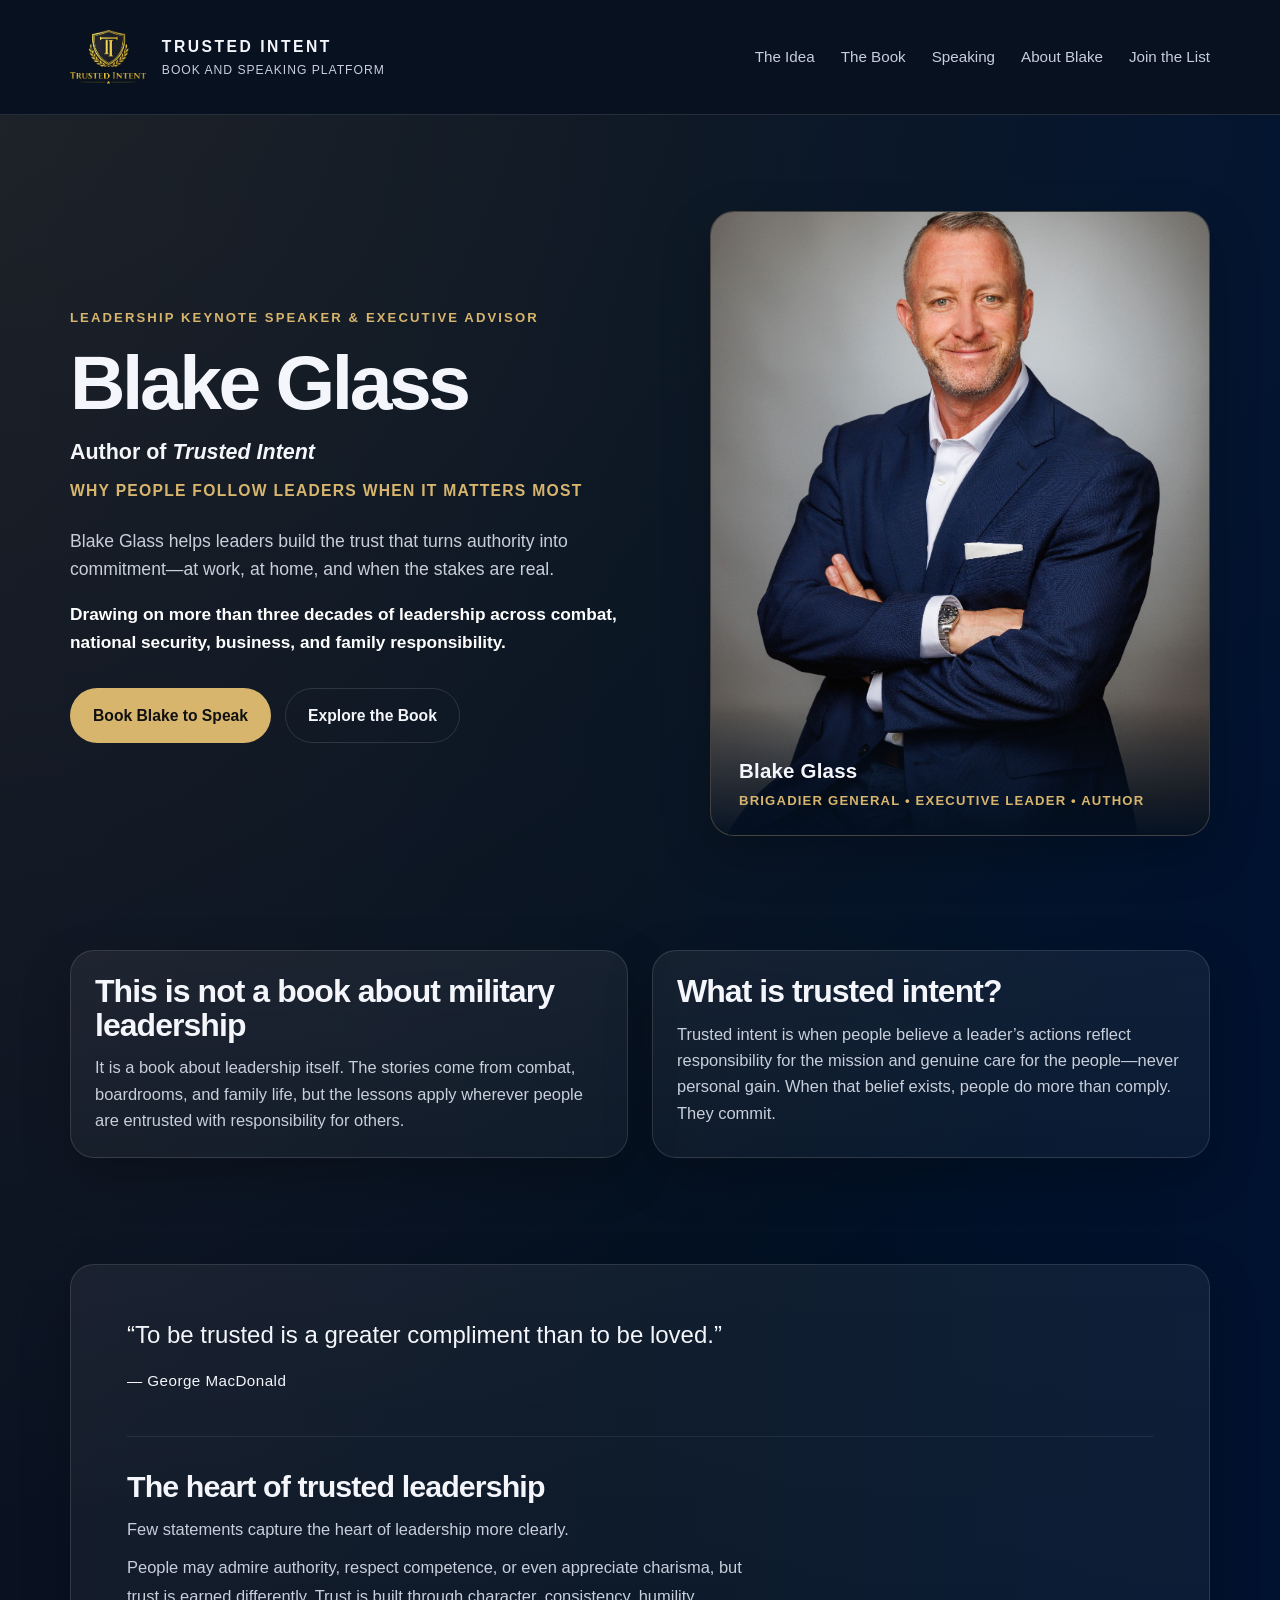
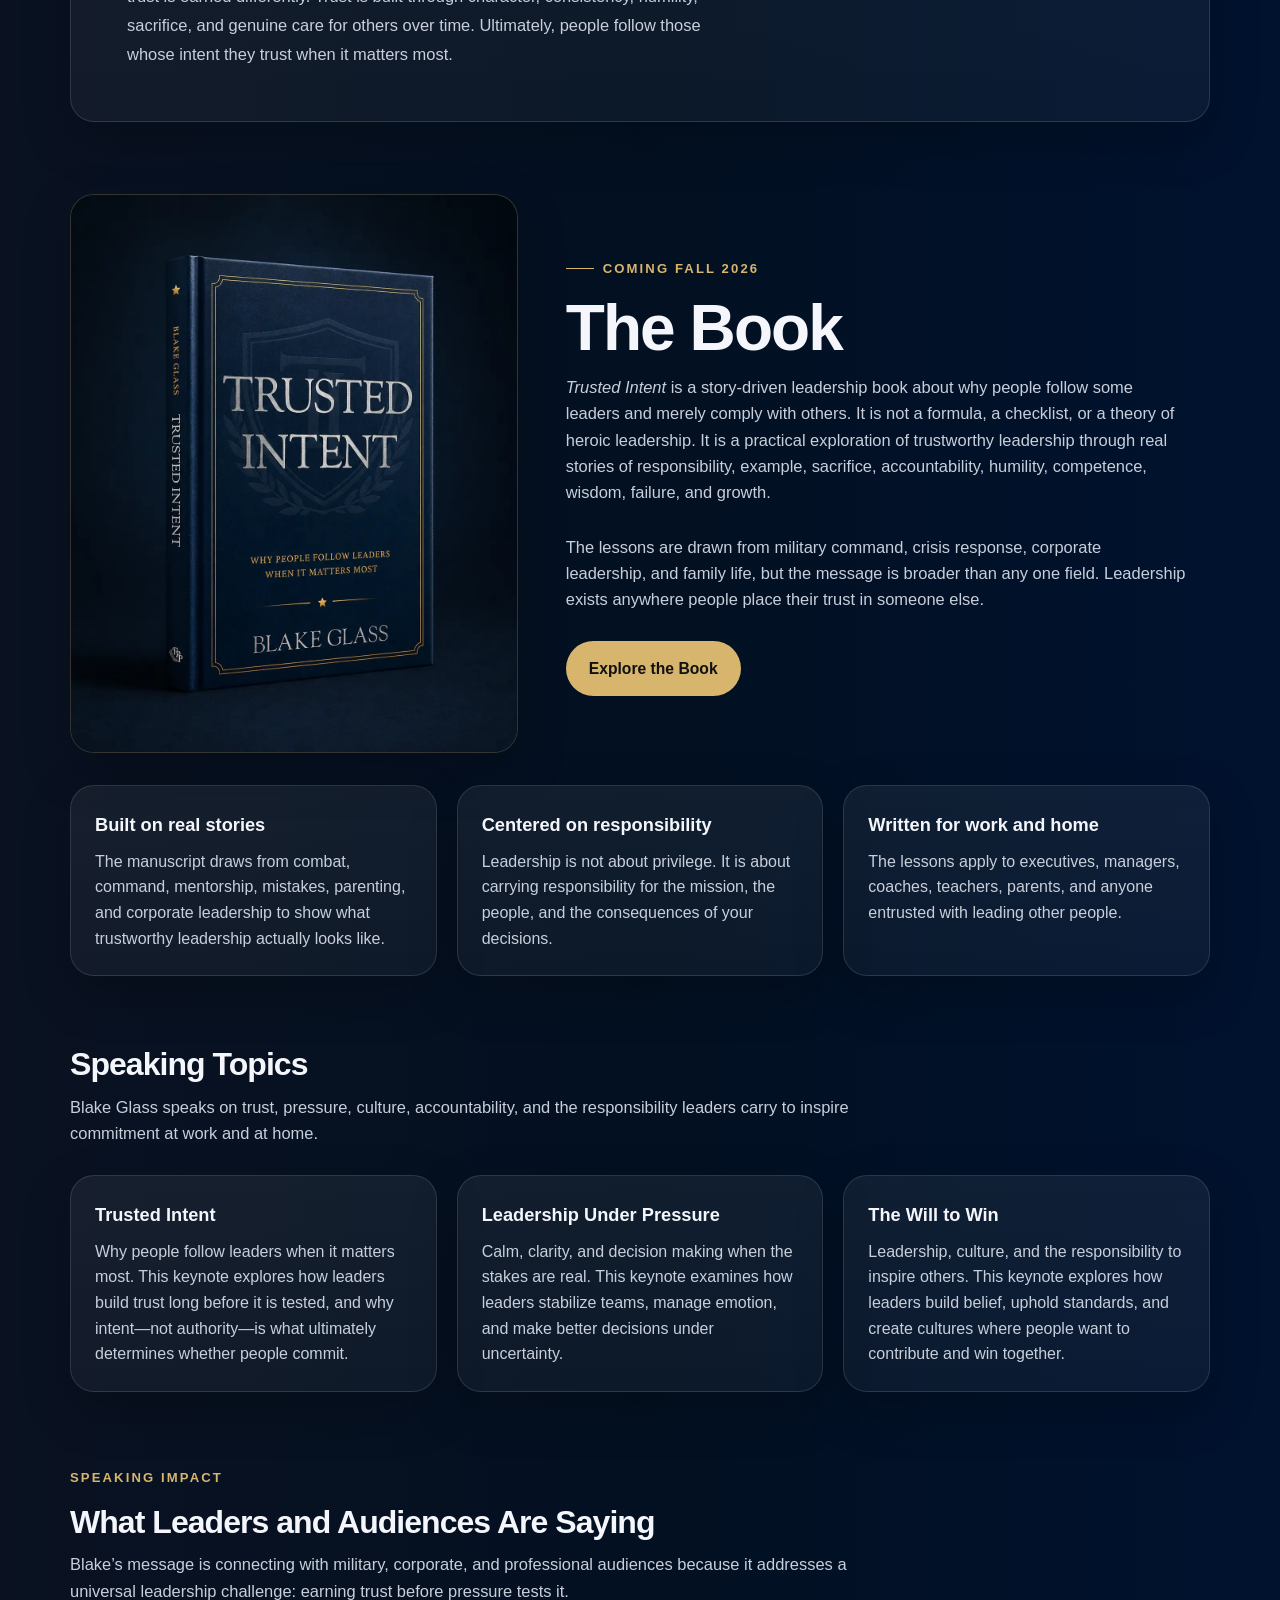
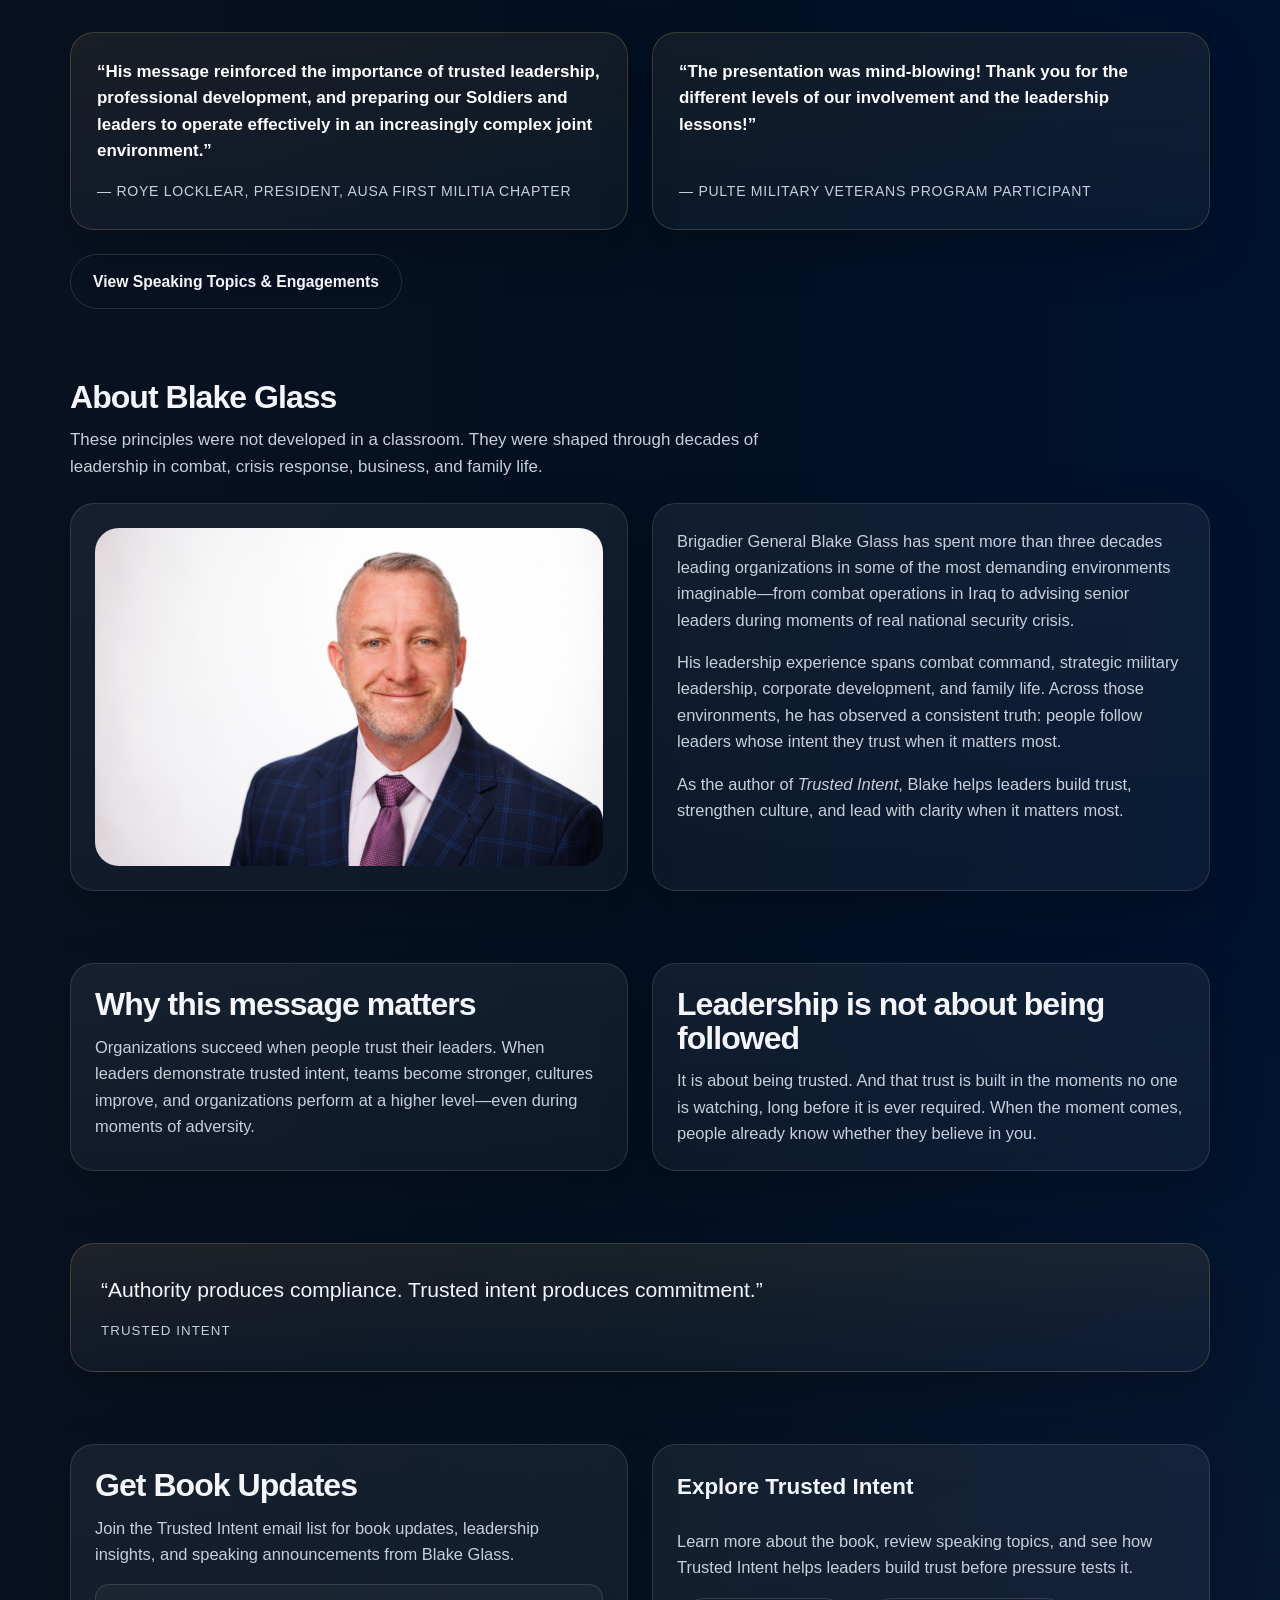
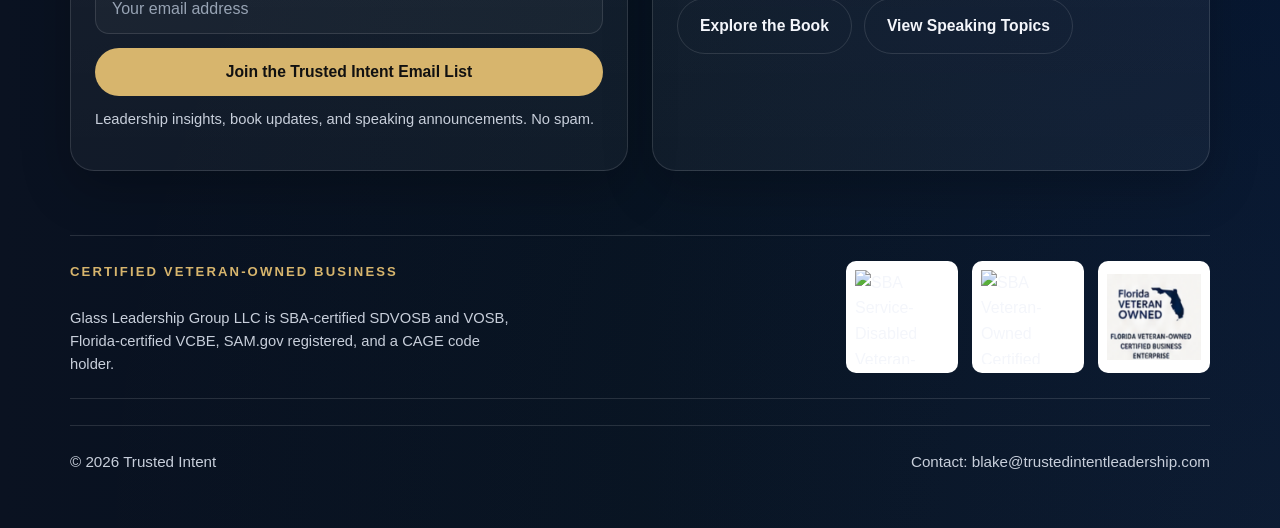
==== commit 8588825a: "Compact homepage certification band" ====
--- a/index.html
+++ b/index.html
@@ -566,60 +566,50 @@
     }
 
     .certification-section {
-      padding: 48px 0;
-    }
-
-    .certification-card {
-      text-align: center;
+      padding: 28px 0 0;
+    }
+
+    .certification-band {
+      display: grid;
+      grid-template-columns: minmax(260px, 0.8fr) minmax(500px, 1.2fr);
+      align-items: center;
+      gap: 32px;
+      padding: 22px 0;
+      border-top: 1px solid var(--line);
+      border-bottom: 1px solid var(--line);
+    }
+
+    .certification-copy p {
+      margin: 7px 0 0;
+      color: var(--muted);
+      font-size: 0.92rem;
+      line-height: 1.55;
     }
 
     .certification-badges {
       display: flex;
-      justify-content: center;
+      justify-content: flex-end;
       align-items: center;
-      gap: 28px;
-      flex-wrap: wrap;
-      margin: 26px 0;
-    }
-
-    .certification-badges img {
-      max-width: 165px;
-      width: 100%;
-      height: auto;
+      gap: 14px;
+    }
+
+    .certification-badge {
+      display: grid;
+      place-items: center;
+      width: 112px;
+      height: 112px;
+      flex: 0 0 112px;
       background: #ffffff;
       border-radius: 10px;
-      padding: 8px;
-    }
-
-    .certification-note {
-      max-width: 760px;
-      margin: 0 auto;
-      color: var(--muted);
-      font-size: 1rem;
-    }
-
-    .certification-list-title {
-      margin: 28px 0 0;
-      color: var(--text);
-      font-size: 1.08rem;
-    }
-
-    .certification-list {
-      display: grid;
-      gap: 10px;
-      max-width: 760px;
-      margin: 18px auto 0;
-      padding: 0;
-      list-style: none;
-      text-align: left;
-    }
-
-    .certification-list li {
-      border: 1px solid var(--line);
-      border-radius: 14px;
-      padding: 12px 14px;
-      background: rgba(255,255,255,0.03);
-      color: var(--muted);
+      padding: 9px;
+    }
+
+    .certification-badge img {
+      display: block;
+      max-width: 100%;
+      max-height: 94px;
+      width: auto;
+      height: auto;
     }
 
     @media (max-width: 960px) {
@@ -682,6 +672,16 @@
       .hero-visual {
         justify-self: center;
       }
+
+      .certification-band {
+        grid-template-columns: 1fr;
+        gap: 18px;
+        text-align: center;
+      }
+
+      .certification-badges {
+        justify-content: center;
+      }
     }
 
     @media (max-width: 640px) {
@@ -695,6 +695,29 @@
 
       .subtitle {
         font-size: 1.12rem;
+      }
+
+      .certification-section {
+        padding-top: 18px;
+      }
+
+      .certification-band {
+        padding: 20px 0;
+      }
+
+      .certification-badges {
+        gap: 9px;
+      }
+
+      .certification-badge {
+        width: 94px;
+        height: 94px;
+        flex-basis: 94px;
+        padding: 7px;
+      }
+
+      .certification-badge img {
+        max-height: 80px;
       }
 
       .quote p {
@@ -1038,30 +1061,27 @@
     </section>
   </main>
 
-  <section class="certification-section">
+  <section class="certification-section" aria-label="Business certifications">
     <div class="wrap">
-      <div class="panel certification-card">
-        <span class="eyebrow">SBA Certified Small Business</span>
-        <h2 class="section-title">Service-Disabled Veteran-Owned. Veteran-Owned. Leadership-Focused.</h2>
-
+      <div class="certification-band">
+        <div class="certification-copy">
+          <span class="eyebrow">Certified Veteran-Owned Business</span>
+          <p>
+            Glass Leadership Group LLC is SBA-certified SDVOSB and VOSB, Florida-certified VCBE,
+            SAM.gov registered, and a CAGE code holder.
+          </p>
+        </div>
         <div class="certification-badges">
-          <img src="Service-Disabled Veteran-Owned-Certified.png" alt="SBA Service-Disabled Veteran-Owned Certified badge" />
-          <img src="Veteran-Owned Certified.png" alt="SBA Veteran-Owned Certified badge" />
-        </div>
-
-        <p class="certification-note">
-          Glass Leadership Group LLC maintains certifications and registrations that support leadership speaking,
-          training, and organizational development work with public and private sector partners.
-        </p>
-
-        <h3 class="certification-list-title">Certifications &amp; Registrations</h3>
-        <ul class="certification-list">
-          <li>SBA Certified Service-Disabled Veteran-Owned Small Business (SDVOSB)</li>
-          <li>SBA Certified Veteran-Owned Small Business (VOSB)</li>
-          <li>Florida Certified Veteran-Owned Business Enterprise (VCBE)</li>
-          <li>SAM.gov Registered</li>
-          <li>CAGE Code Holder</li>
-        </ul>
+          <div class="certification-badge">
+            <img src="Service-Disabled Veteran-Owned-Certified.png" alt="SBA Service-Disabled Veteran-Owned Certified" />
+          </div>
+          <div class="certification-badge">
+            <img src="Veteran-Owned Certified.png" alt="SBA Veteran-Owned Certified" />
+          </div>
+          <div class="certification-badge">
+            <img src="Florida-Veteran-Owned-Certified.png" alt="Florida Veteran-Owned Certified Business Enterprise" />
+          </div>
+        </div>
       </div>
     </div>
   </section>
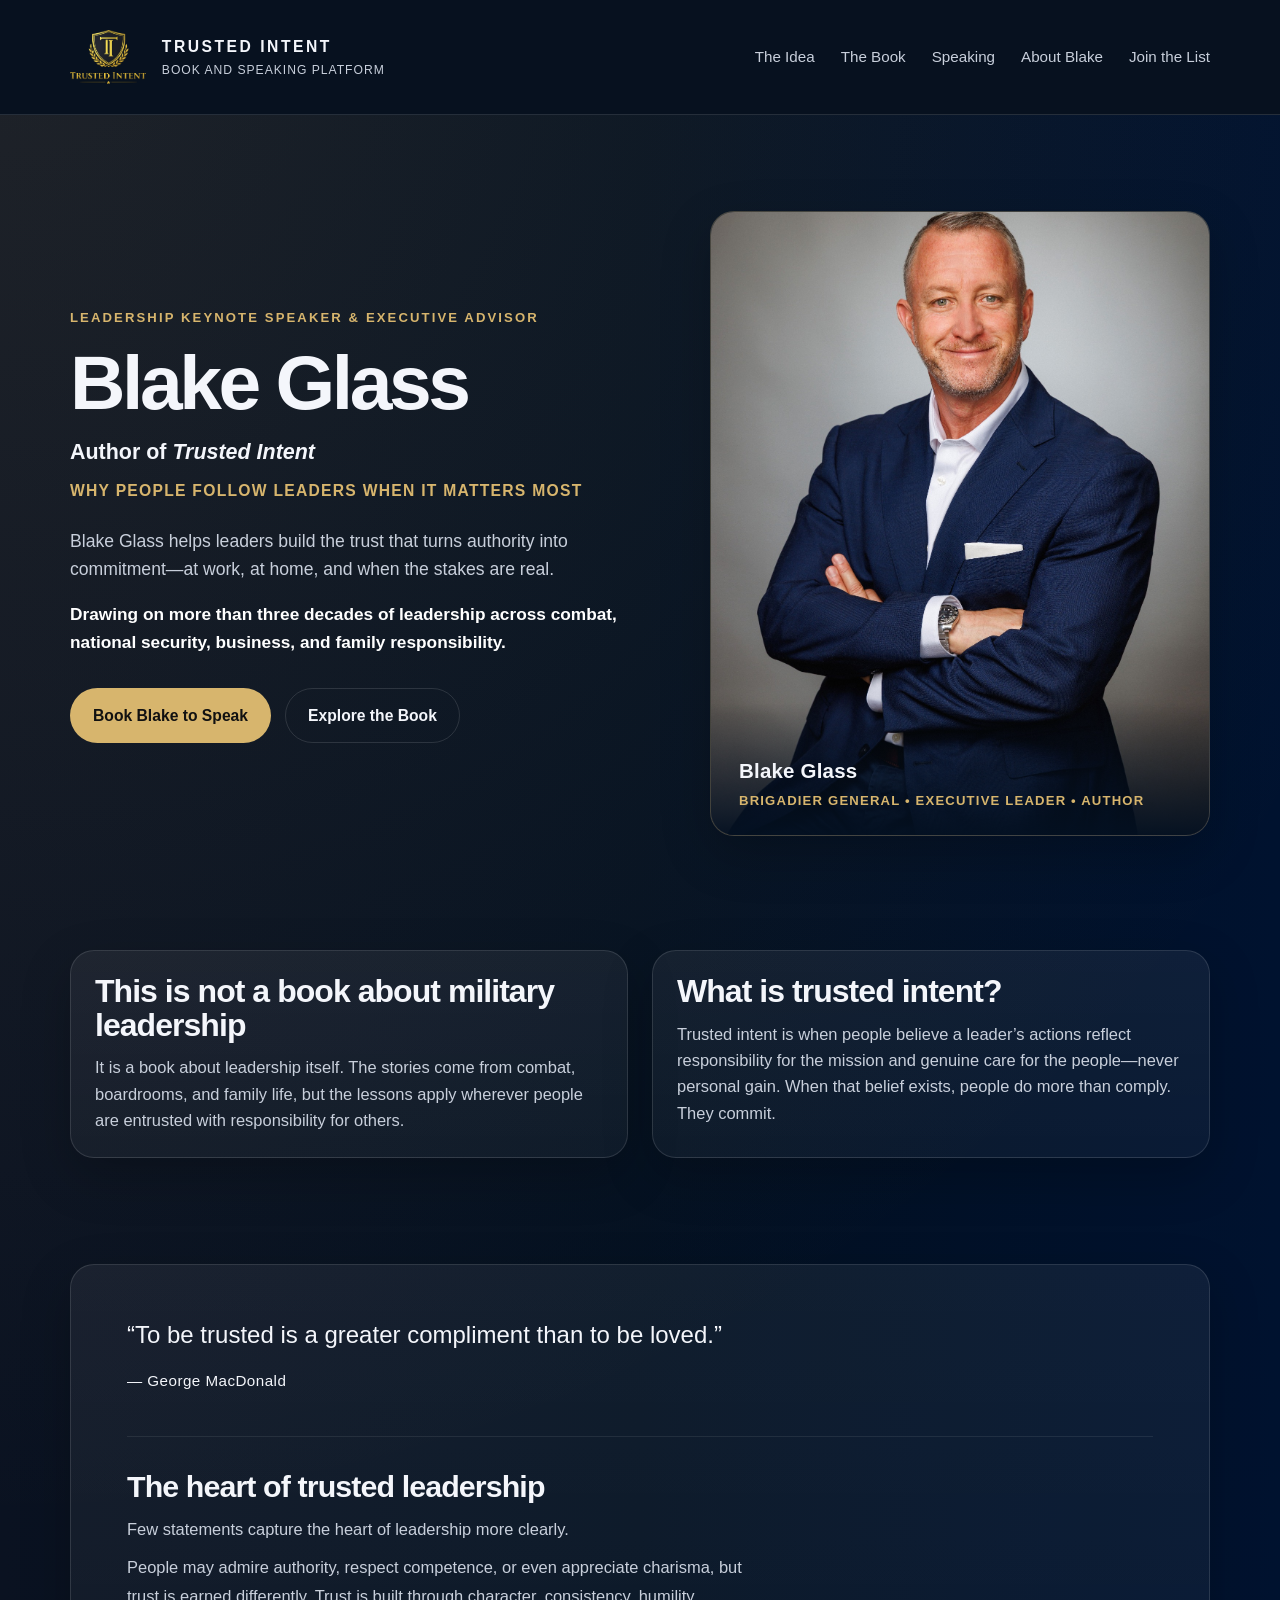
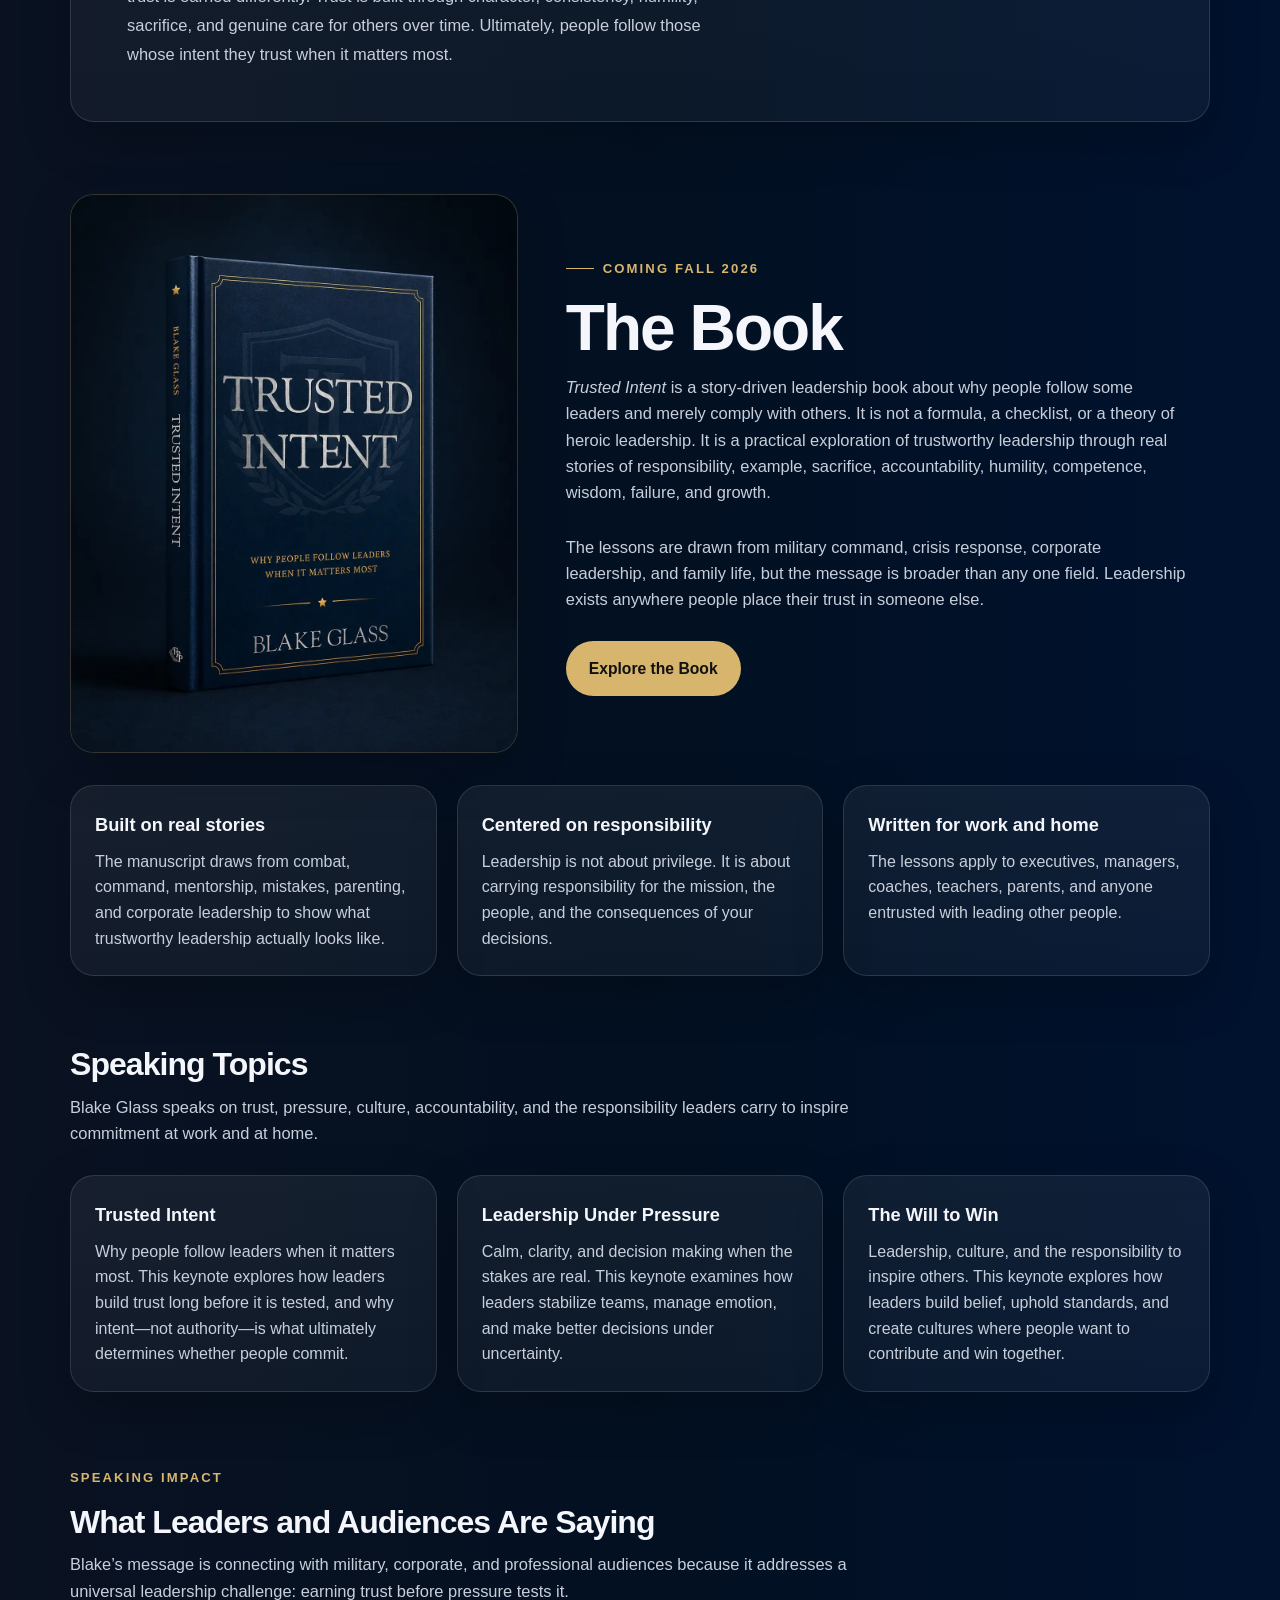
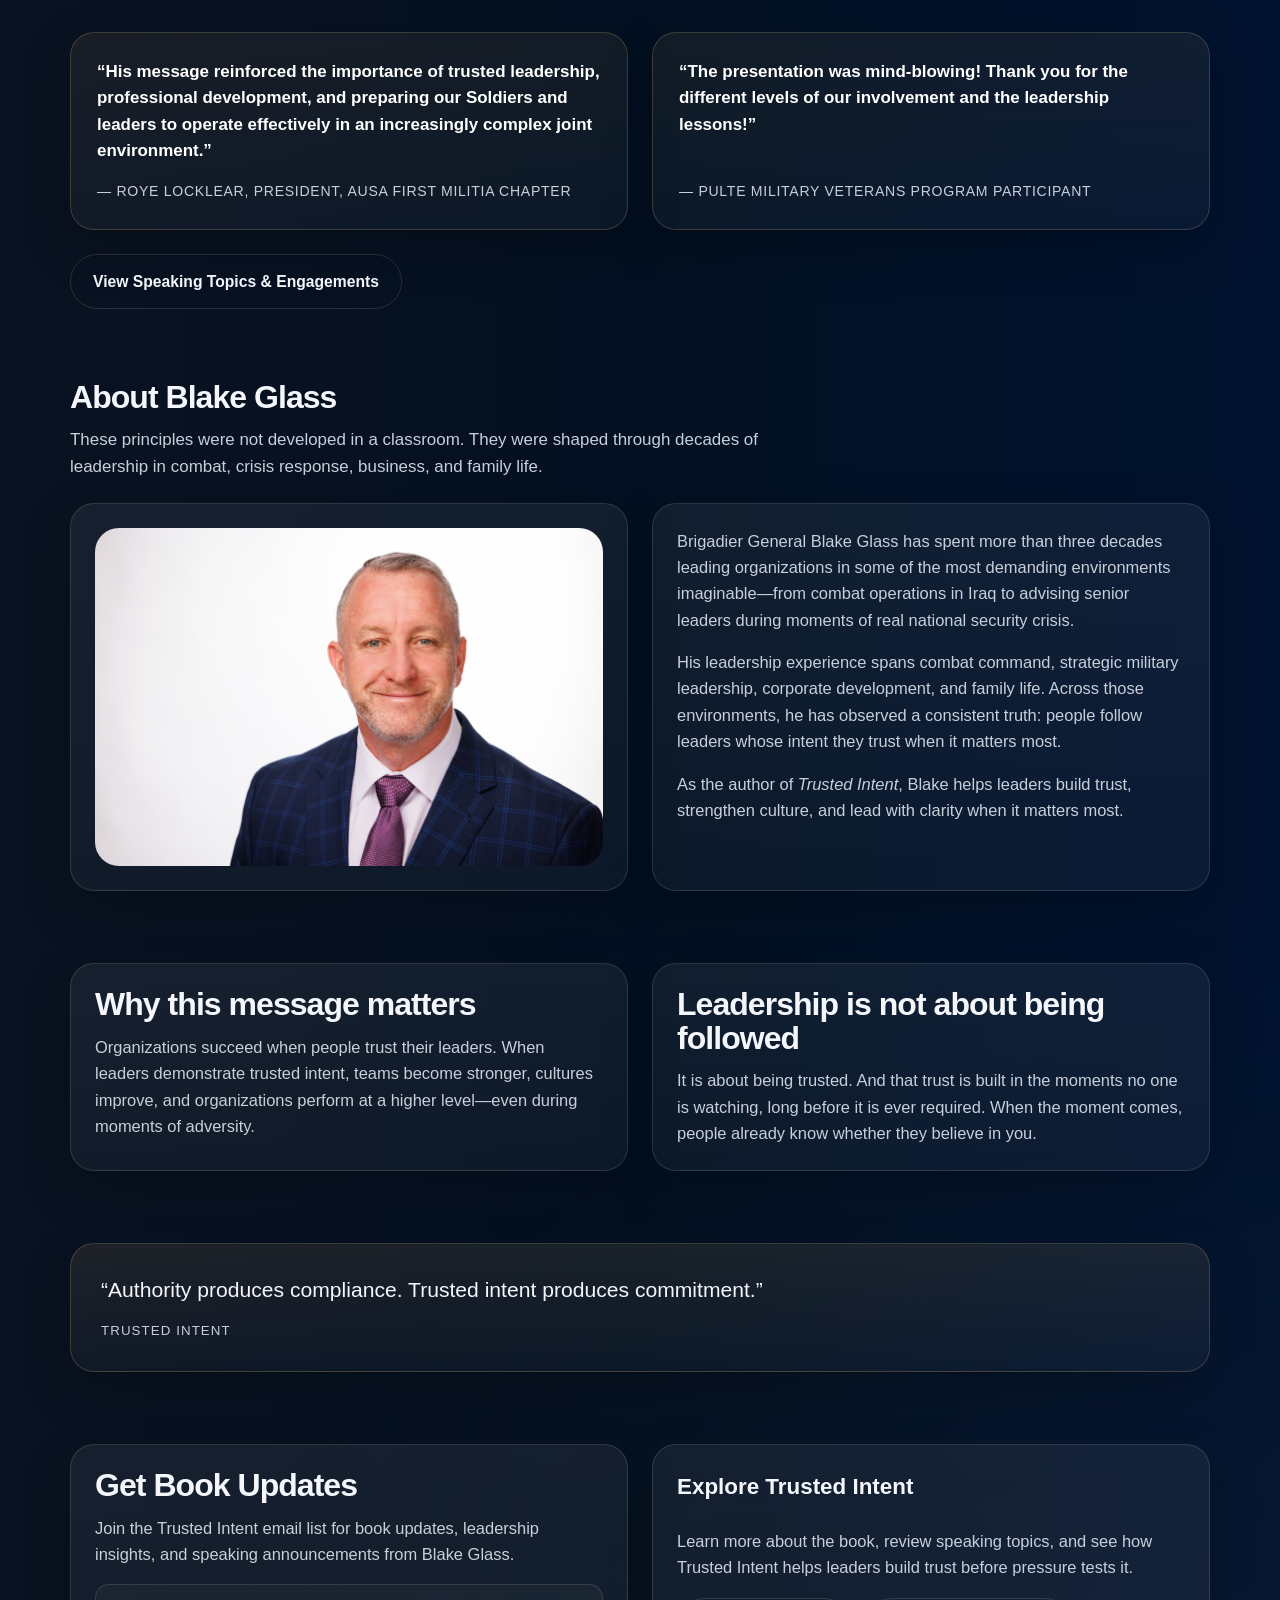
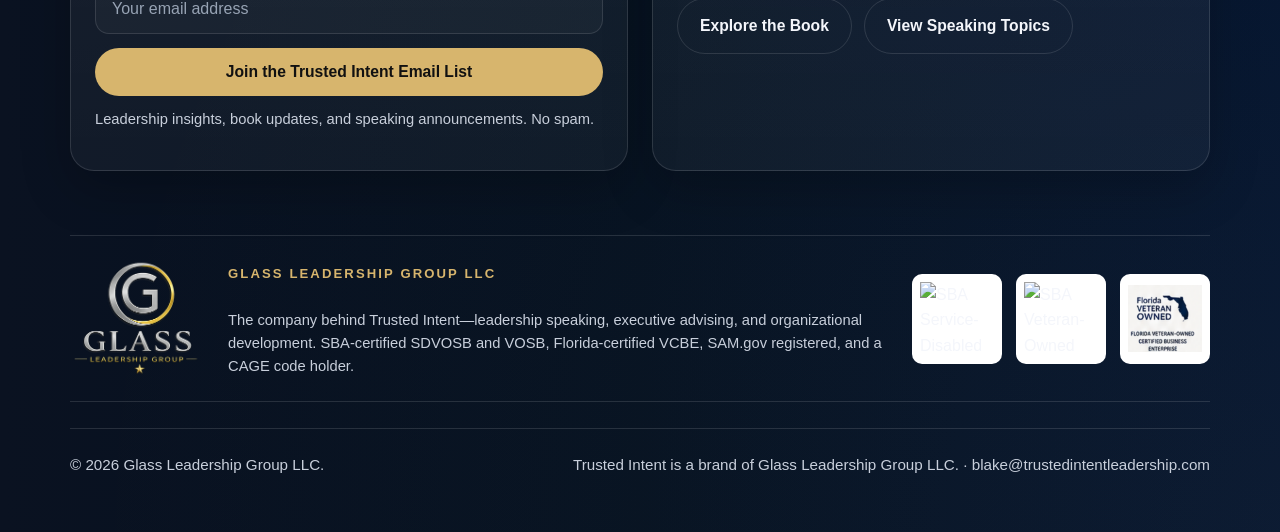
==== commit 20f3d350: "Add Glass Leadership Group branding" ====
--- a/index.html
+++ b/index.html
@@ -561,22 +561,33 @@
       padding-top: 24px;
       display: flex;
       justify-content: space-between;
+      align-items: center;
       gap: 16px;
       flex-wrap: wrap;
     }
 
+    .footer-brand-note {
+      text-align: right;
+    }
+
     .certification-section {
       padding: 28px 0 0;
     }
 
     .certification-band {
       display: grid;
-      grid-template-columns: minmax(260px, 0.8fr) minmax(500px, 1.2fr);
+      grid-template-columns: 132px minmax(260px, 1fr) auto;
       align-items: center;
-      gap: 32px;
+      gap: 26px;
       padding: 22px 0;
       border-top: 1px solid var(--line);
       border-bottom: 1px solid var(--line);
+    }
+
+    .glg-logo {
+      display: block;
+      width: 132px;
+      height: auto;
     }
 
     .certification-copy p {
@@ -596,18 +607,18 @@
     .certification-badge {
       display: grid;
       place-items: center;
-      width: 112px;
-      height: 112px;
-      flex: 0 0 112px;
+      width: 90px;
+      height: 90px;
+      flex: 0 0 90px;
       background: #ffffff;
       border-radius: 10px;
-      padding: 9px;
+      padding: 8px;
     }
 
     .certification-badge img {
       display: block;
       max-width: 100%;
-      max-height: 94px;
+      max-height: 74px;
       width: auto;
       height: auto;
     }
@@ -674,13 +685,17 @@
       }
 
       .certification-band {
-        grid-template-columns: 1fr;
+        grid-template-columns: 124px 1fr;
         gap: 18px;
-        text-align: center;
       }
 
       .certification-badges {
+        grid-column: 1 / -1;
         justify-content: center;
+      }
+
+      .glg-logo {
+        width: 124px;
       }
     }
 
@@ -702,22 +717,38 @@
       }
 
       .certification-band {
+        grid-template-columns: 1fr;
         padding: 20px 0;
+        text-align: center;
+      }
+
+      .glg-logo {
+        width: 112px;
+        margin: 0 auto;
       }
 
       .certification-badges {
+        grid-column: auto;
         gap: 9px;
       }
 
       .certification-badge {
-        width: 94px;
-        height: 94px;
-        flex-basis: 94px;
+        width: 84px;
+        height: 84px;
+        flex-basis: 84px;
         padding: 7px;
       }
 
       .certification-badge img {
-        max-height: 80px;
+        max-height: 70px;
+      }
+
+      .footer-line {
+        align-items: flex-start;
+      }
+
+      .footer-brand-note {
+        text-align: left;
       }
 
       .quote p {
@@ -1064,11 +1095,12 @@
   <section class="certification-section" aria-label="Business certifications">
     <div class="wrap">
       <div class="certification-band">
+        <img class="glg-logo" src="glass-leadership-group-logo.png" alt="Glass Leadership Group" />
         <div class="certification-copy">
-          <span class="eyebrow">Certified Veteran-Owned Business</span>
+          <span class="eyebrow">Glass Leadership Group LLC</span>
           <p>
-            Glass Leadership Group LLC is SBA-certified SDVOSB and VOSB, Florida-certified VCBE,
-            SAM.gov registered, and a CAGE code holder.
+            The company behind Trusted Intent—leadership speaking, executive advising, and organizational development.
+            SBA-certified SDVOSB and VOSB, Florida-certified VCBE, SAM.gov registered, and a CAGE code holder.
           </p>
         </div>
         <div class="certification-badges">
@@ -1088,8 +1120,8 @@
 
   <footer class="footer">
     <div class="wrap footer-line">
-      <div>© 2026 Trusted Intent</div>
-      <div>Contact: blake@trustedintentleadership.com</div>
+      <div>© 2026 Glass Leadership Group LLC.</div>
+      <div class="footer-brand-note">Trusted Intent is a brand of Glass Leadership Group LLC. · blake@trustedintentleadership.com</div>
     </div>
   </footer>
 </body>
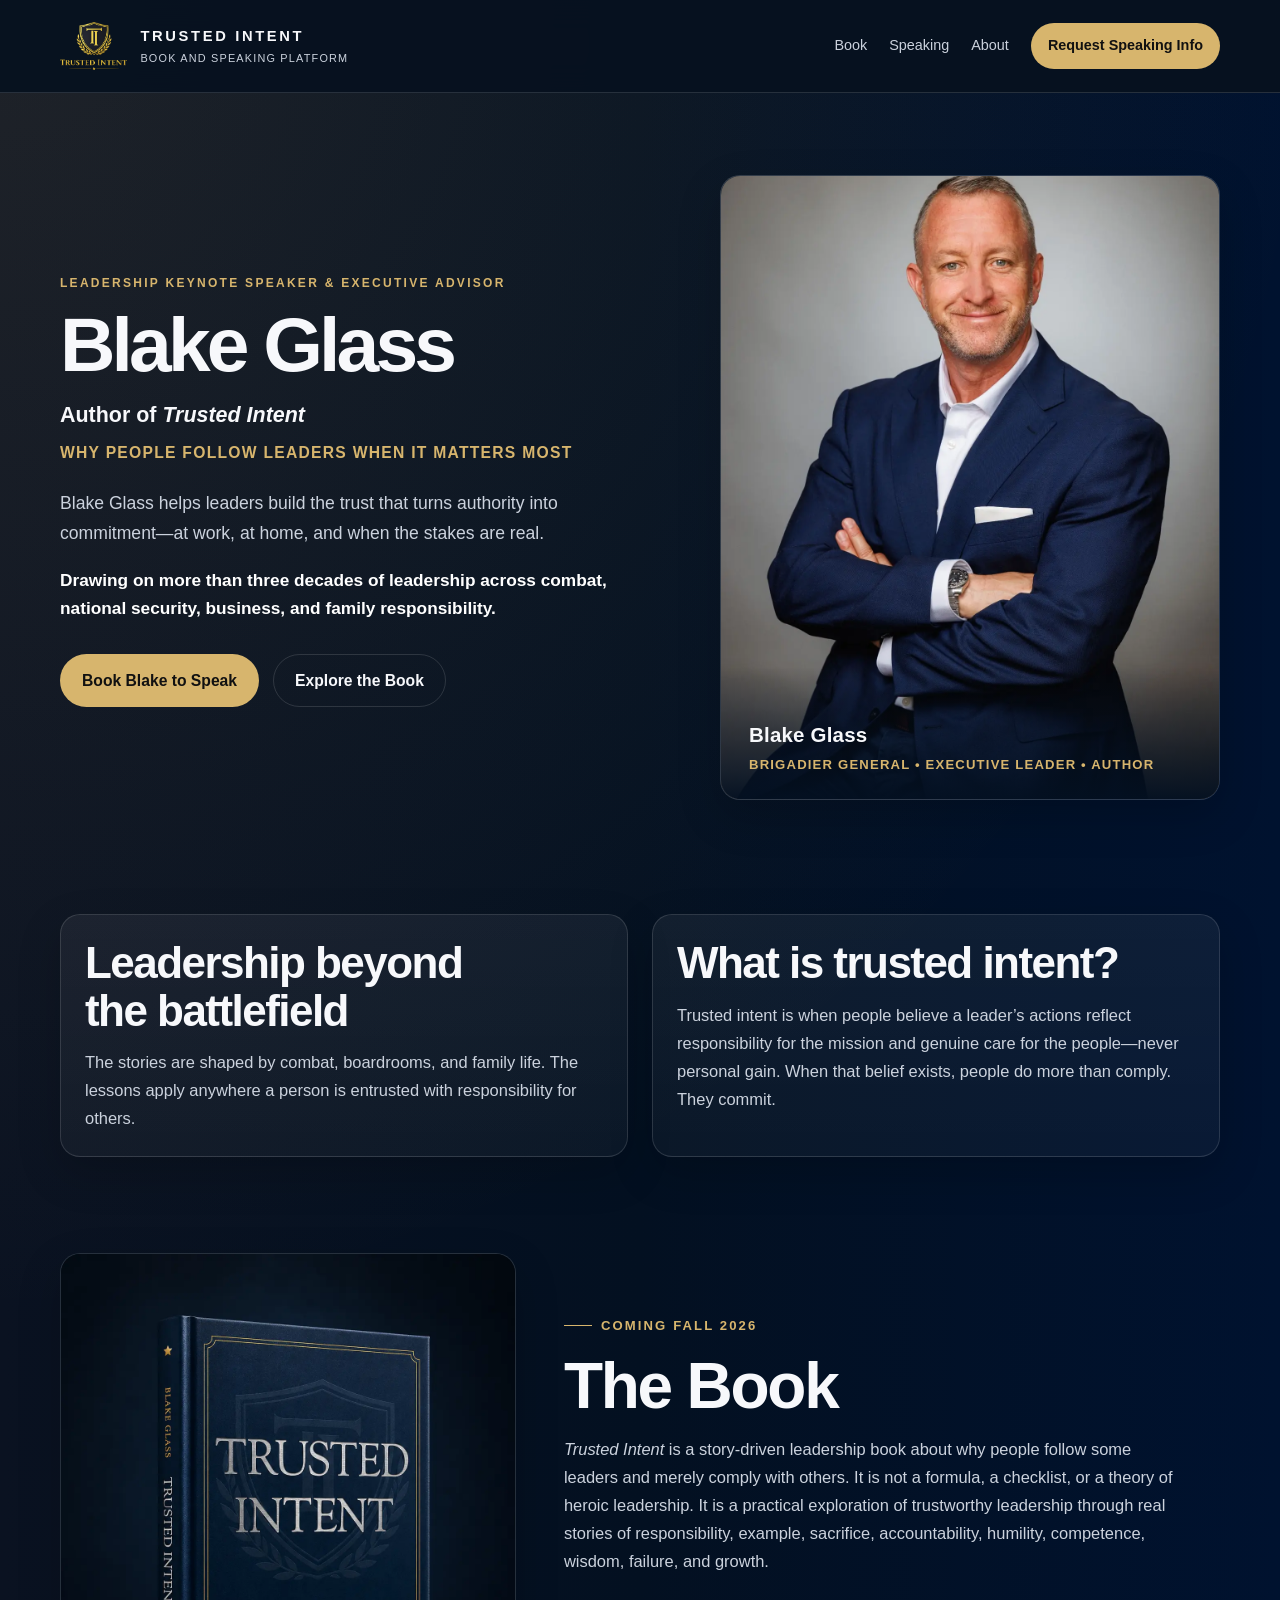
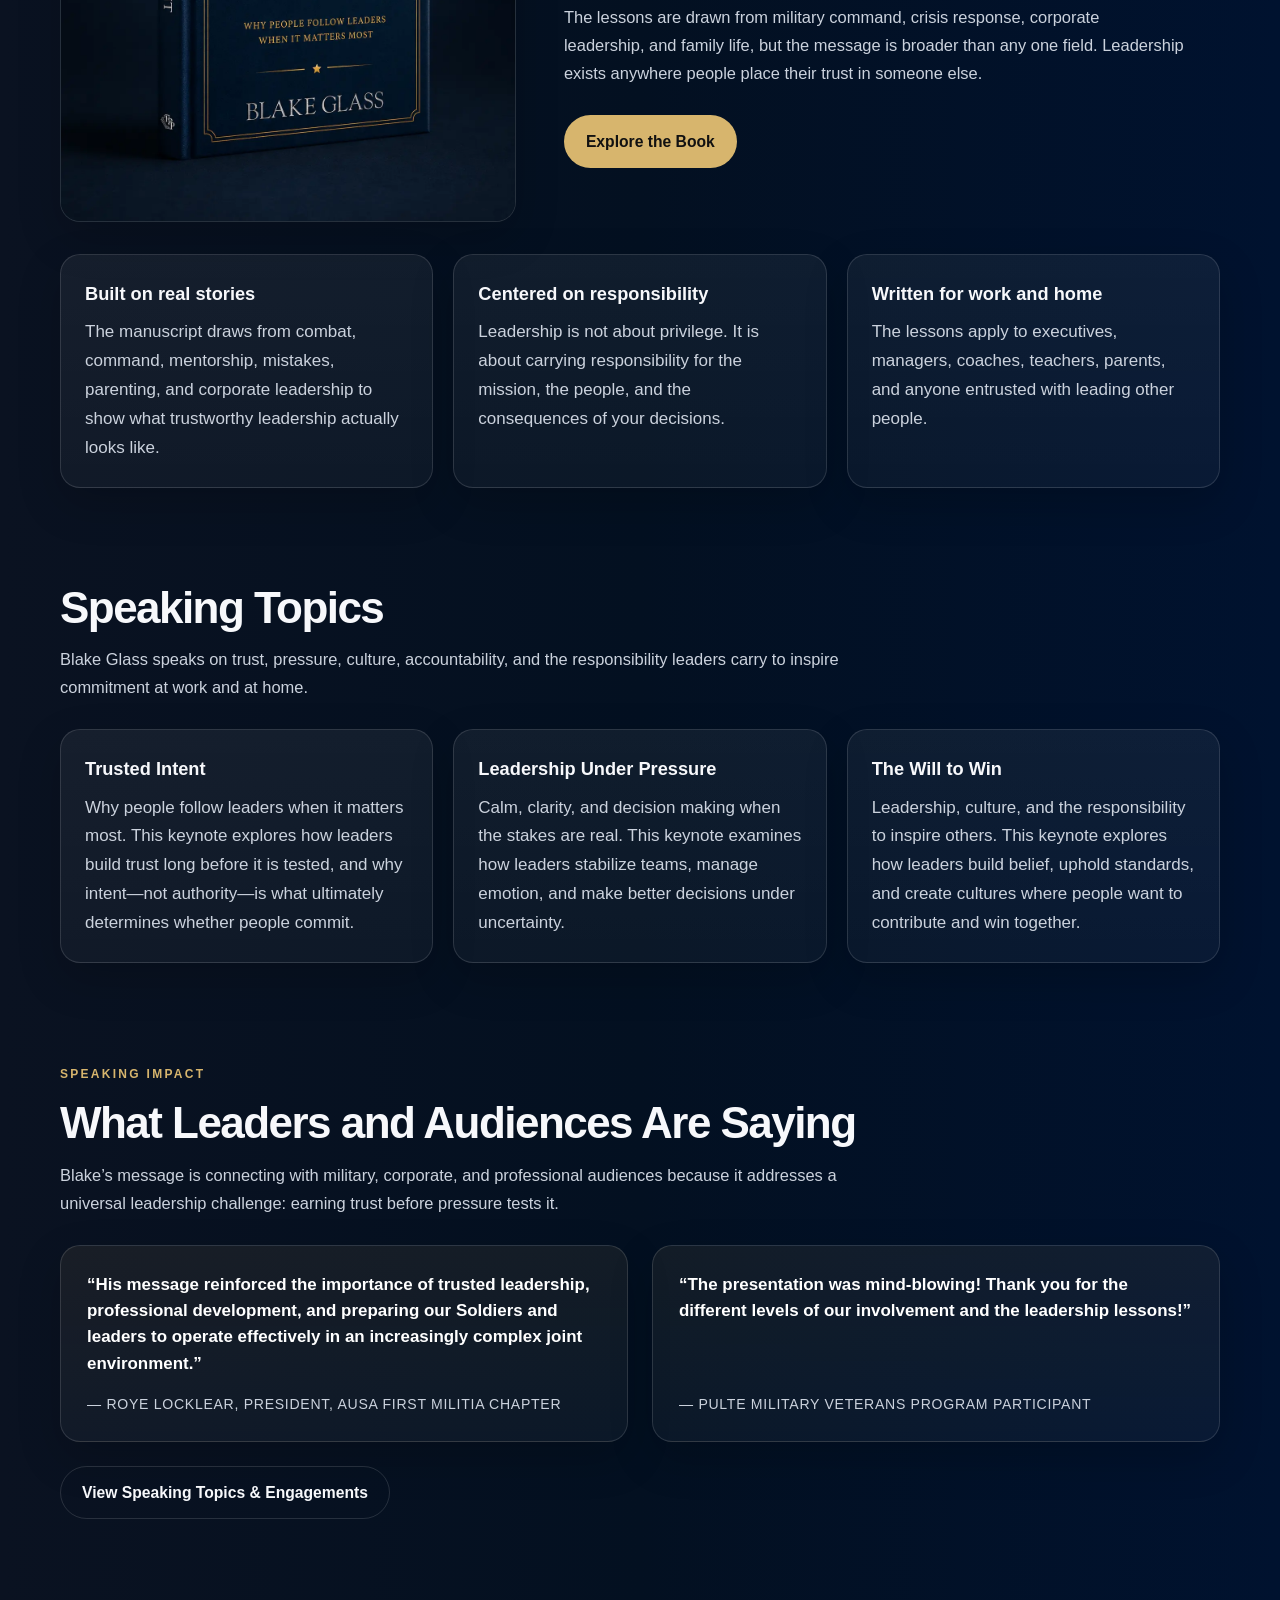
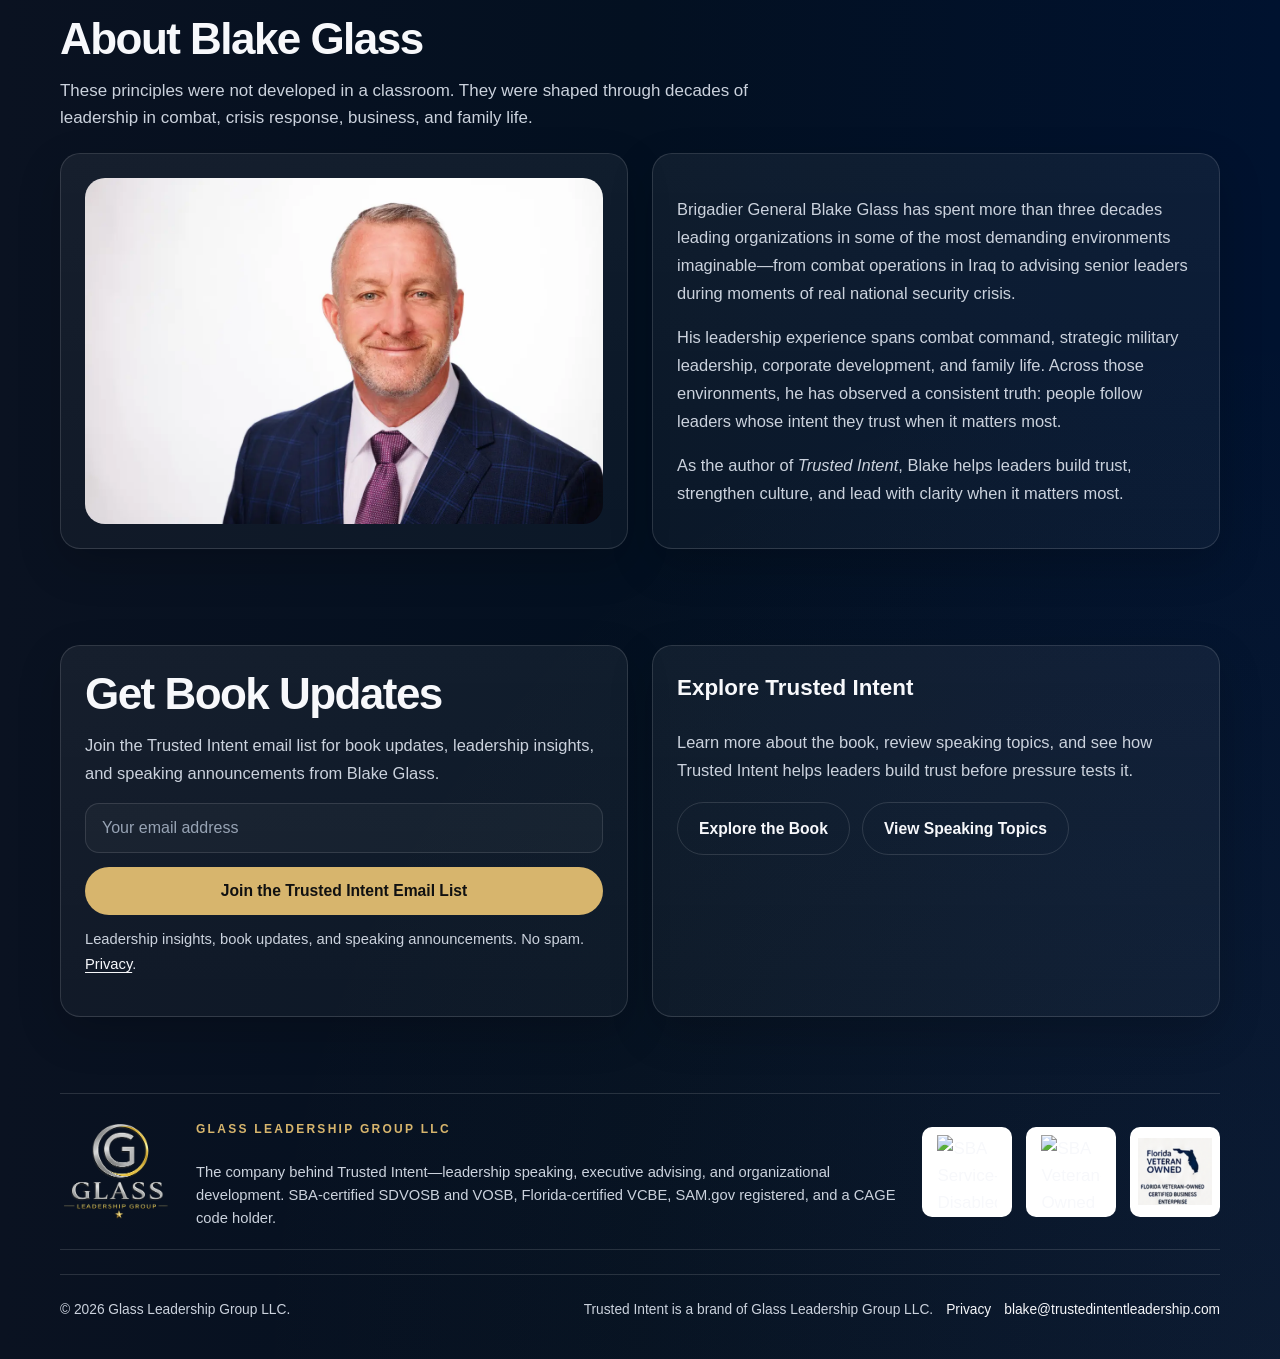
==== commit 6e32e6a0: "Polish Trusted Intent website" ====
--- a/index.html
+++ b/index.html
@@ -7,8 +7,18 @@
   <title>Trusted Intent | Blake Glass</title>
   <meta
     name="description"
-    content="Trusted Intent: Why People Follow Leaders When It Matters Most. A leadership book and speaking platform by Blake Glass."
+    content="Blake Glass is a leadership keynote speaker, executive advisor, and author of Trusted Intent: Why People Follow Leaders When It Matters Most."
   />
+  <meta name="theme-color" content="#07111f" />
+  <meta property="og:type" content="website" />
+  <meta property="og:title" content="Blake Glass | Leadership Keynote Speaker & Executive Advisor" />
+  <meta property="og:description" content="Trusted Intent helps leaders build the trust that turns authority into commitment—at work, at home, and when the stakes are real." />
+  <meta property="og:url" content="https://trustedintentleadership.com/" />
+  <meta property="og:image" content="https://trustedintentleadership.com/blake-glass-hero.webp" />
+  <meta property="og:image:alt" content="Blake Glass, leadership keynote speaker and author of Trusted Intent" />
+  <meta name="twitter:card" content="summary_large_image" />
+  <link rel="icon" href="favicon.png" type="image/png" />
+  <link rel="preload" href="blake-glass-hero.webp" as="image" type="image/webp" />
 
   <!-- Google tag (gtag.js) -->
   <script async src="https://www.googletagmanager.com/gtag/js?id=G-58Q2WPMLMN"></script>
@@ -766,30 +776,59 @@
       }
     }
   </style>
+  <link rel="stylesheet" href="site-polish.css" />
+  <script type="application/ld+json">
+    {
+      "@context": "https://schema.org",
+      "@graph": [
+        {
+          "@type": "Person",
+          "@id": "https://trustedintentleadership.com/#blake-glass",
+          "name": "Blake Glass",
+          "jobTitle": "Leadership Keynote Speaker and Executive Advisor",
+          "url": "https://trustedintentleadership.com/",
+          "image": "https://trustedintentleadership.com/blake-glass-hero.webp",
+          "worksFor": { "@id": "https://trustedintentleadership.com/#organization" }
+        },
+        {
+          "@type": "Organization",
+          "@id": "https://trustedintentleadership.com/#organization",
+          "name": "Glass Leadership Group LLC",
+          "url": "https://trustedintentleadership.com/",
+          "logo": "https://trustedintentleadership.com/glass-leadership-group-logo.png"
+        },
+        {
+          "@type": "WebSite",
+          "name": "Trusted Intent",
+          "url": "https://trustedintentleadership.com/"
+        }
+      ]
+    }
+  </script>
 </head>
 
-<body>
+<body class="home-page">
+  <a class="skip-link" href="#main-content">Skip to main content</a>
   <header class="topbar">
     <div class="wrap nav">
       <a class="brand" href="index.html">
-        <img src="logo1.png" alt="Trusted Intent logo" />
+        <img src="logo1.png" alt="Trusted Intent logo" width="765" height="545" />
         <div class="brand-text">
           <span class="brand-title">Trusted Intent</span>
           <span class="brand-subtitle">Book and speaking platform</span>
         </div>
       </a>
 
-      <nav class="nav-links">
-        <a href="#idea">The Idea</a>
-        <a href="book.html">The Book</a>
+      <nav class="nav-links" aria-label="Primary navigation">
+        <a href="book.html">Book</a>
         <a href="speaking.html">Speaking</a>
-        <a href="#about">About Blake</a>
-        <a href="#join">Join the List</a>
+        <a href="#about">About</a>
+        <a class="nav-cta" href="speaking.html#request">Request Speaking Info</a>
       </nav>
     </div>
   </header>
 
-  <main id="top">
+  <main id="main-content">
     <section class="hero">
       <div class="wrap hero-grid">
         <div>
@@ -815,8 +854,12 @@
         <figure class="hero-visual">
           <img
             class="hero-photo"
-            src="Blake Glass Hero.jpg"
+            src="blake-glass-hero.webp"
             alt="Blake Glass standing with his arms crossed"
+            width="1200"
+            height="1800"
+            fetchpriority="high"
+            decoding="async"
           />
           <figcaption class="hero-photo-caption">
             <strong>Blake Glass</strong>
@@ -829,9 +872,9 @@
     <section id="idea">
       <div class="wrap split">
         <div class="panel">
-          <h2 class="section-title">This is not a book about military leadership</h2>
+          <h2 class="section-title">Leadership beyond the battlefield</h2>
           <p class="section-copy" style="max-width:none; margin-bottom:0;">
-            It is a book about leadership itself. The stories come from combat, boardrooms, and family life, but the lessons apply wherever people are entrusted with responsibility for others.
+            The stories are shaped by combat, boardrooms, and family life. The lessons apply anywhere a person is entrusted with responsibility for others.
           </p>
         </div>
 
@@ -839,29 +882,6 @@
           <h2 class="section-title">What is trusted intent?</h2>
           <p class="section-copy" style="max-width:none; margin-bottom:0;">
             Trusted intent is when people believe a leader’s actions reflect responsibility for the mission and genuine care for the people—never personal gain. When that belief exists, people do more than comply. They commit.
-          </p>
-        </div>
-      </div>
-    </section>
-
-    <section class="editorial-section">
-      <div class="wrap">
-        <div class="panel editorial-panel">
-          <div class="quote-inline">
-            <p>“To be trusted is a greater compliment than to be loved.”</p>
-            <small class="quote-author">— George MacDonald</small>
-          </div>
-
-          <div class="editorial-divider"></div>
-
-          <h2 class="section-title">The heart of trusted leadership</h2>
-
-          <p class="section-copy editorial-copy">
-            Few statements capture the heart of leadership more clearly.
-          </p>
-
-          <p class="section-copy editorial-copy">
-            People may admire authority, respect competence, or even appreciate charisma, but trust is earned differently. Trust is built through character, consistency, humility, sacrifice, and genuine care for others over time. Ultimately, people follow those whose intent they trust when it matters most.
           </p>
         </div>
       </div>
@@ -988,7 +1008,7 @@
 
         <div class="about-author">
           <div class="panel about-photo">
-            <img src="Blake Glass Headshot.jpg" alt="Blake Glass, author and executive leadership speaker" />
+            <img src="blake-glass-headshot.webp" alt="Blake Glass, author and executive leadership speaker" width="1200" height="800" loading="lazy" decoding="async" />
           </div>
 
           <div class="panel">
@@ -1004,33 +1024,6 @@
               As the author of <em>Trusted Intent</em>, Blake helps leaders build trust, strengthen culture, and lead with clarity when it matters most.
             </p>
           </div>
-        </div>
-      </div>
-    </section>
-
-    <section>
-      <div class="wrap split">
-        <div class="panel">
-          <h2 class="section-title">Why this message matters</h2>
-          <p class="section-copy" style="max-width:none; margin-bottom:0;">
-            Organizations succeed when people trust their leaders. When leaders demonstrate trusted intent, teams become stronger, cultures improve, and organizations perform at a higher level—even during moments of adversity.
-          </p>
-        </div>
-
-        <div class="panel">
-          <h2 class="section-title">Leadership is not about being followed</h2>
-          <p class="section-copy" style="max-width:none; margin-bottom:0;">
-            It is about being trusted. And that trust is built in the moments no one is watching, long before it is ever required. When the moment comes, people already know whether they believe in you.
-          </p>
-        </div>
-      </div>
-    </section>
-
-    <section>
-      <div class="wrap">
-        <div class="quote">
-          <p>“Authority produces compliance. Trusted intent produces commitment.”</p>
-          <small>Trusted Intent</small>
         </div>
       </div>
     </section>
@@ -1049,6 +1042,7 @@
               method="post"
               style="display:grid; gap:14px; margin-top:14px;"
             >
+              <label class="sr-only" for="mce-EMAIL">Email address</label>
               <input
                 type="email"
                 name="EMAIL"
@@ -1074,7 +1068,7 @@
           </div>
 
           <p class="fine-print">
-            Leadership insights, book updates, and speaking announcements. No spam.
+            Leadership insights, book updates, and speaking announcements. No spam. <a href="privacy.html">Privacy</a>.
           </p>
         </div>
 
@@ -1095,7 +1089,7 @@
   <section class="certification-section" aria-label="Business certifications">
     <div class="wrap">
       <div class="certification-band">
-        <img class="glg-logo" src="glass-leadership-group-logo.png" alt="Glass Leadership Group" />
+        <img class="glg-logo" src="glass-leadership-group-logo.png" alt="Glass Leadership Group" width="560" height="514" loading="lazy" decoding="async" />
         <div class="certification-copy">
           <span class="eyebrow">Glass Leadership Group LLC</span>
           <p>
@@ -1105,13 +1099,13 @@
         </div>
         <div class="certification-badges">
           <div class="certification-badge">
-            <img src="Service-Disabled Veteran-Owned-Certified.png" alt="SBA Service-Disabled Veteran-Owned Certified" />
+            <img src="Service-Disabled Veteran-Owned-Certified.png" alt="SBA Service-Disabled Veteran-Owned Certified" width="1210" height="1513" loading="lazy" decoding="async" />
           </div>
           <div class="certification-badge">
-            <img src="Veteran-Owned Certified.png" alt="SBA Veteran-Owned Certified" />
+            <img src="Veteran-Owned Certified.png" alt="SBA Veteran-Owned Certified" width="1211" height="1513" loading="lazy" decoding="async" />
           </div>
           <div class="certification-badge">
-            <img src="Florida-Veteran-Owned-Certified.png" alt="Florida Veteran-Owned Certified Business Enterprise" />
+            <img src="Florida-Veteran-Owned-Certified.png" alt="Florida Veteran-Owned Certified Business Enterprise" width="452" height="412" loading="lazy" decoding="async" />
           </div>
         </div>
       </div>
@@ -1121,7 +1115,11 @@
   <footer class="footer">
     <div class="wrap footer-line">
       <div>© 2026 Glass Leadership Group LLC.</div>
-      <div class="footer-brand-note">Trusted Intent is a brand of Glass Leadership Group LLC. · blake@trustedintentleadership.com</div>
+      <div class="footer-brand-note">
+        <span>Trusted Intent is a brand of Glass Leadership Group LLC.</span>
+        <a href="privacy.html">Privacy</a>
+        <a href="mailto:blake@trustedintentleadership.com">blake@trustedintentleadership.com</a>
+      </div>
     </div>
   </footer>
 </body>
--- a/site-polish.css
+++ b/site-polish.css
@@ -0,0 +1,528 @@
+:root {
+  --bg: #07111f;
+  --bg-deep: #04101e;
+  --panel: rgba(255, 255, 255, 0.035);
+  --panel-strong: rgba(255, 255, 255, 0.055);
+  --text: #f7f8fb;
+  --muted: #cbd2dd;
+  --line: rgba(255, 255, 255, 0.13);
+  --line-gold: rgba(215, 181, 109, 0.27);
+  --gold: #d7b56d;
+  --gold-dark: #bd984f;
+  --max: 1160px;
+  --radius: 20px;
+  --font-sans: "Aptos", "Segoe UI", Helvetica, Arial, sans-serif;
+  --font-editorial: Georgia, "Times New Roman", serif;
+}
+
+html {
+  scroll-padding-top: 106px;
+}
+
+body {
+  font-family: var(--font-sans);
+  font-size: 17px;
+  -webkit-font-smoothing: antialiased;
+  text-rendering: optimizeLegibility;
+}
+
+section[id] {
+  scroll-margin-top: 106px;
+}
+
+.skip-link {
+  position: fixed;
+  top: 10px;
+  left: 10px;
+  z-index: 100;
+  padding: 10px 14px;
+  border-radius: 8px;
+  background: var(--gold);
+  color: #111;
+  font-weight: 800;
+  transform: translateY(-150%);
+}
+
+.skip-link:focus {
+  transform: translateY(0);
+}
+
+.sr-only {
+  position: absolute;
+  width: 1px;
+  height: 1px;
+  padding: 0;
+  margin: -1px;
+  overflow: hidden;
+  clip: rect(0, 0, 0, 0);
+  white-space: nowrap;
+  border: 0;
+}
+
+a:focus-visible,
+button:focus-visible,
+input:focus-visible,
+select:focus-visible,
+textarea:focus-visible {
+  outline: 3px solid var(--gold);
+  outline-offset: 3px;
+}
+
+.topbar {
+  padding: 8px 24px;
+  background: rgba(7, 17, 31, 0.94);
+  backdrop-filter: blur(16px);
+  -webkit-backdrop-filter: blur(16px);
+}
+
+.nav {
+  min-height: 76px;
+  padding: 8px 0;
+}
+
+.brand {
+  gap: 13px;
+}
+
+.brand img {
+  height: 48px;
+  border-radius: 0;
+}
+
+.brand-title {
+  font-size: 0.92rem;
+  letter-spacing: 0.18em;
+}
+
+.brand-subtitle {
+  font-size: 0.68rem;
+  letter-spacing: 0.11em;
+}
+
+.nav-links {
+  gap: 22px;
+  font-size: 0.9rem;
+}
+
+.nav-links a {
+  position: relative;
+  white-space: nowrap;
+}
+
+.nav-links a:not(.nav-cta)::after {
+  position: absolute;
+  right: 0;
+  bottom: -8px;
+  left: 0;
+  height: 1px;
+  background: var(--gold);
+  content: "";
+  opacity: 0;
+  transform: scaleX(0.4);
+  transition: opacity 180ms ease, transform 180ms ease;
+}
+
+.nav-links a:not(.nav-cta):hover::after,
+.nav-links a[aria-current="page"]::after {
+  opacity: 1;
+  transform: scaleX(1);
+}
+
+.nav-cta {
+  padding: 10px 16px;
+  border: 1px solid var(--line-gold);
+  border-radius: 999px;
+  color: #111;
+  background: var(--gold);
+  font-weight: 800;
+}
+
+.nav-cta:hover {
+  background: var(--gold-dark);
+  color: #111;
+}
+
+section {
+  padding: 48px 0;
+}
+
+.hero {
+  padding: 82px 0 66px;
+}
+
+h1,
+h2,
+h3 {
+  text-wrap: balance;
+}
+
+h1 {
+  font-weight: 780;
+  letter-spacing: -0.05em;
+}
+
+.section-title {
+  margin-bottom: 14px;
+  font-size: clamp(2rem, 3.5vw, 2.75rem);
+  line-height: 1.08;
+  letter-spacing: -0.035em;
+}
+
+.section-copy,
+.lead,
+.panel p,
+.card p,
+.keynote-card p,
+.engagement-card p {
+  line-height: 1.7;
+}
+
+.eyebrow {
+  margin-bottom: 15px;
+  font-size: 0.75rem;
+  letter-spacing: 0.19em;
+}
+
+.button,
+button {
+  min-height: 48px;
+  padding: 13px 21px;
+  transition: background-color 180ms ease, border-color 180ms ease, color 180ms ease, transform 180ms ease;
+}
+
+.panel,
+.hero-visual,
+.hero-card,
+.quote,
+.card,
+.keynote-card,
+.testimonial-card,
+.engagement-card,
+.chapter-card,
+.book-visual {
+  border-color: var(--line);
+  border-radius: var(--radius);
+  box-shadow: 0 16px 44px rgba(0, 0, 0, 0.18);
+}
+
+.quote p,
+.quote-inline p {
+  font-family: var(--font-editorial);
+  font-weight: 400;
+}
+
+.hero-photo,
+.about-photo img,
+.engagement-photo,
+.book-showcase img {
+  background: #0b1727;
+}
+
+.footer {
+  padding: 24px 0 38px;
+  font-size: 0.86rem;
+}
+
+.footer-line {
+  align-items: flex-start;
+}
+
+.footer-brand-note {
+  display: flex;
+  flex-wrap: wrap;
+  justify-content: flex-end;
+  gap: 7px 13px;
+  text-align: right;
+}
+
+.footer a {
+  color: var(--text);
+}
+
+.footer a:hover {
+  color: var(--gold);
+}
+
+.fine-print a {
+  color: var(--text);
+  text-decoration: underline;
+  text-underline-offset: 3px;
+}
+
+.fine-print a:hover {
+  color: var(--gold);
+}
+
+/* Homepage refinements */
+body.home-page .hero-grid {
+  gap: 58px;
+}
+
+body.home-page .hero-highlight {
+  max-width: 680px;
+}
+
+body.home-page .about-author {
+  align-items: stretch;
+}
+
+body.home-page .about-author .panel {
+  display: flex;
+  flex-direction: column;
+  justify-content: center;
+}
+
+body.home-page .certification-band {
+  grid-template-columns: 112px minmax(260px, 1fr) auto;
+  gap: 24px;
+  padding: 20px 0;
+}
+
+body.home-page .glg-logo {
+  width: 112px;
+}
+
+/* Speaking page refinements */
+body.speaking-page h1 {
+  max-width: 680px;
+  font-size: clamp(3.5rem, 5.4vw, 4.8rem);
+  line-height: 0.98;
+}
+
+body.speaking-page .hero-grid {
+  gap: 56px;
+}
+
+body.speaking-page .keynote-grid {
+  gap: 22px;
+}
+
+body.speaking-page .keynote-card {
+  padding: 30px 34px;
+}
+
+body.speaking-page .takeaways {
+  gap: 8px;
+  margin-top: 18px;
+}
+
+body.speaking-page .testimonial-grid {
+  grid-template-columns: repeat(2, minmax(0, 1fr));
+}
+
+body.speaking-page .testimonial-card {
+  min-height: 250px;
+}
+
+body.speaking-page .testimonial-card blockquote {
+  font-family: var(--font-editorial);
+  font-size: 1.15rem;
+  font-weight: 400;
+}
+
+body.speaking-page .inquiry-intro {
+  max-width: 760px;
+}
+
+body.speaking-page .next-steps {
+  padding: 0;
+  list-style: none;
+}
+
+body.speaking-page .form-field label {
+  color: var(--text);
+}
+
+body.speaking-page input,
+body.speaking-page select,
+body.speaking-page textarea {
+  border-color: rgba(255, 255, 255, 0.17);
+}
+
+/* Book page refinements */
+body.book-page .hero-grid {
+  gap: 54px;
+}
+
+body.book-page .book-showcase img {
+  filter: saturate(0.94) contrast(1.03);
+}
+
+body.book-page .chapter-grid {
+  grid-template-columns: repeat(4, minmax(0, 1fr));
+  gap: 14px;
+}
+
+body.book-page .chapter-card {
+  min-height: 146px;
+  padding: 18px;
+}
+
+body.book-page .part-section + .part-section {
+  margin-top: 22px;
+}
+
+/* Privacy page */
+body.privacy-page main {
+  min-height: 70vh;
+}
+
+.privacy-hero {
+  padding: 78px 0 34px;
+}
+
+.privacy-content {
+  max-width: 840px;
+  padding-bottom: 80px;
+}
+
+.privacy-content h2 {
+  margin: 42px 0 12px;
+  font-size: 1.55rem;
+}
+
+.privacy-content p,
+.privacy-content li {
+  color: var(--muted);
+}
+
+.privacy-content a {
+  color: var(--gold);
+  text-decoration: underline;
+  text-underline-offset: 3px;
+}
+
+@media (max-width: 960px) {
+  .topbar {
+    padding: 7px 18px;
+  }
+
+  .nav {
+    gap: 10px;
+  }
+
+  .nav-links {
+    gap: 18px;
+    overflow-x: auto;
+    padding: 5px 1px 8px;
+    scrollbar-width: none;
+  }
+
+  .nav-links::-webkit-scrollbar {
+    display: none;
+  }
+
+  .nav-links a {
+    border: 0;
+    padding: 7px 0;
+    background: transparent;
+  }
+
+  .nav-links .nav-cta {
+    padding: 8px 13px;
+    border: 1px solid var(--line-gold);
+    background: var(--gold);
+  }
+
+  body.book-page .chapter-grid {
+    grid-template-columns: repeat(2, minmax(0, 1fr));
+  }
+
+  body.speaking-page .testimonial-grid {
+    grid-template-columns: 1fr;
+  }
+
+  body.home-page .certification-band {
+    grid-template-columns: 104px 1fr;
+  }
+
+  body.home-page .glg-logo {
+    width: 104px;
+  }
+}
+
+@media (max-width: 640px) {
+  body {
+    font-size: 16px;
+  }
+
+  .wrap {
+    width: min(100% - 36px, var(--max));
+  }
+
+  .topbar {
+    padding-inline: 0;
+  }
+
+  .nav {
+    min-height: 0;
+  }
+
+  .brand img {
+    height: 42px;
+  }
+
+  .brand-title {
+    font-size: 0.82rem;
+  }
+
+  .brand-subtitle {
+    font-size: 0.61rem;
+  }
+
+  .nav-links {
+    gap: 16px;
+    font-size: 0.8rem;
+  }
+
+  section {
+    padding: 38px 0;
+  }
+
+  .hero {
+    padding: 58px 0 46px;
+  }
+
+  .section-title {
+    font-size: 2rem;
+  }
+
+  .panel,
+  .card,
+  .quote,
+  body.speaking-page .keynote-card {
+    padding: 24px;
+  }
+
+  body.speaking-page h1 {
+    font-size: clamp(3rem, 15vw, 4rem);
+  }
+
+  body.book-page .chapter-grid {
+    grid-template-columns: 1fr;
+  }
+
+  body.book-page .chapter-card {
+    min-height: 0;
+  }
+
+  .footer-brand-note {
+    justify-content: flex-start;
+    text-align: left;
+  }
+}
+
+@media (prefers-reduced-motion: reduce) {
+  html {
+    scroll-behavior: auto;
+  }
+
+  *,
+  *::before,
+  *::after {
+    scroll-behavior: auto !important;
+    transition-duration: 0.01ms !important;
+    animation-duration: 0.01ms !important;
+    animation-iteration-count: 1 !important;
+  }
+}
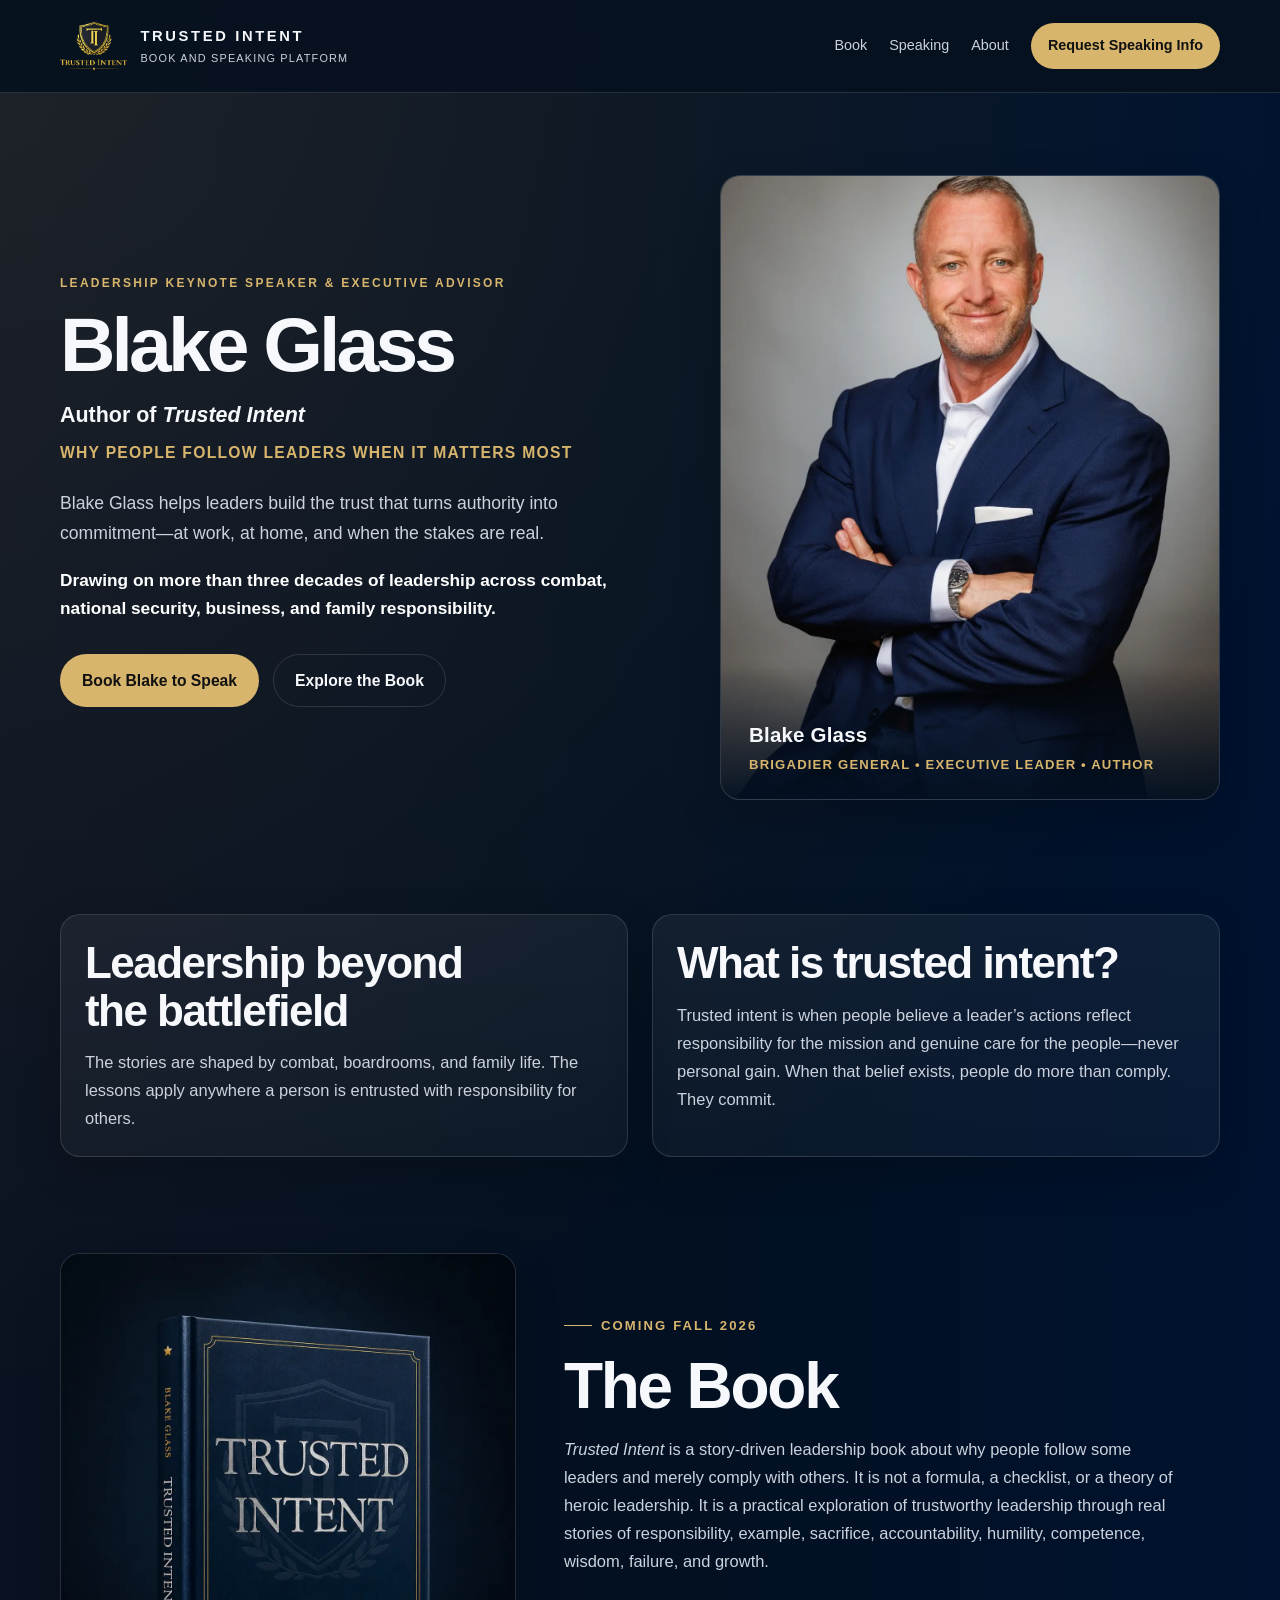
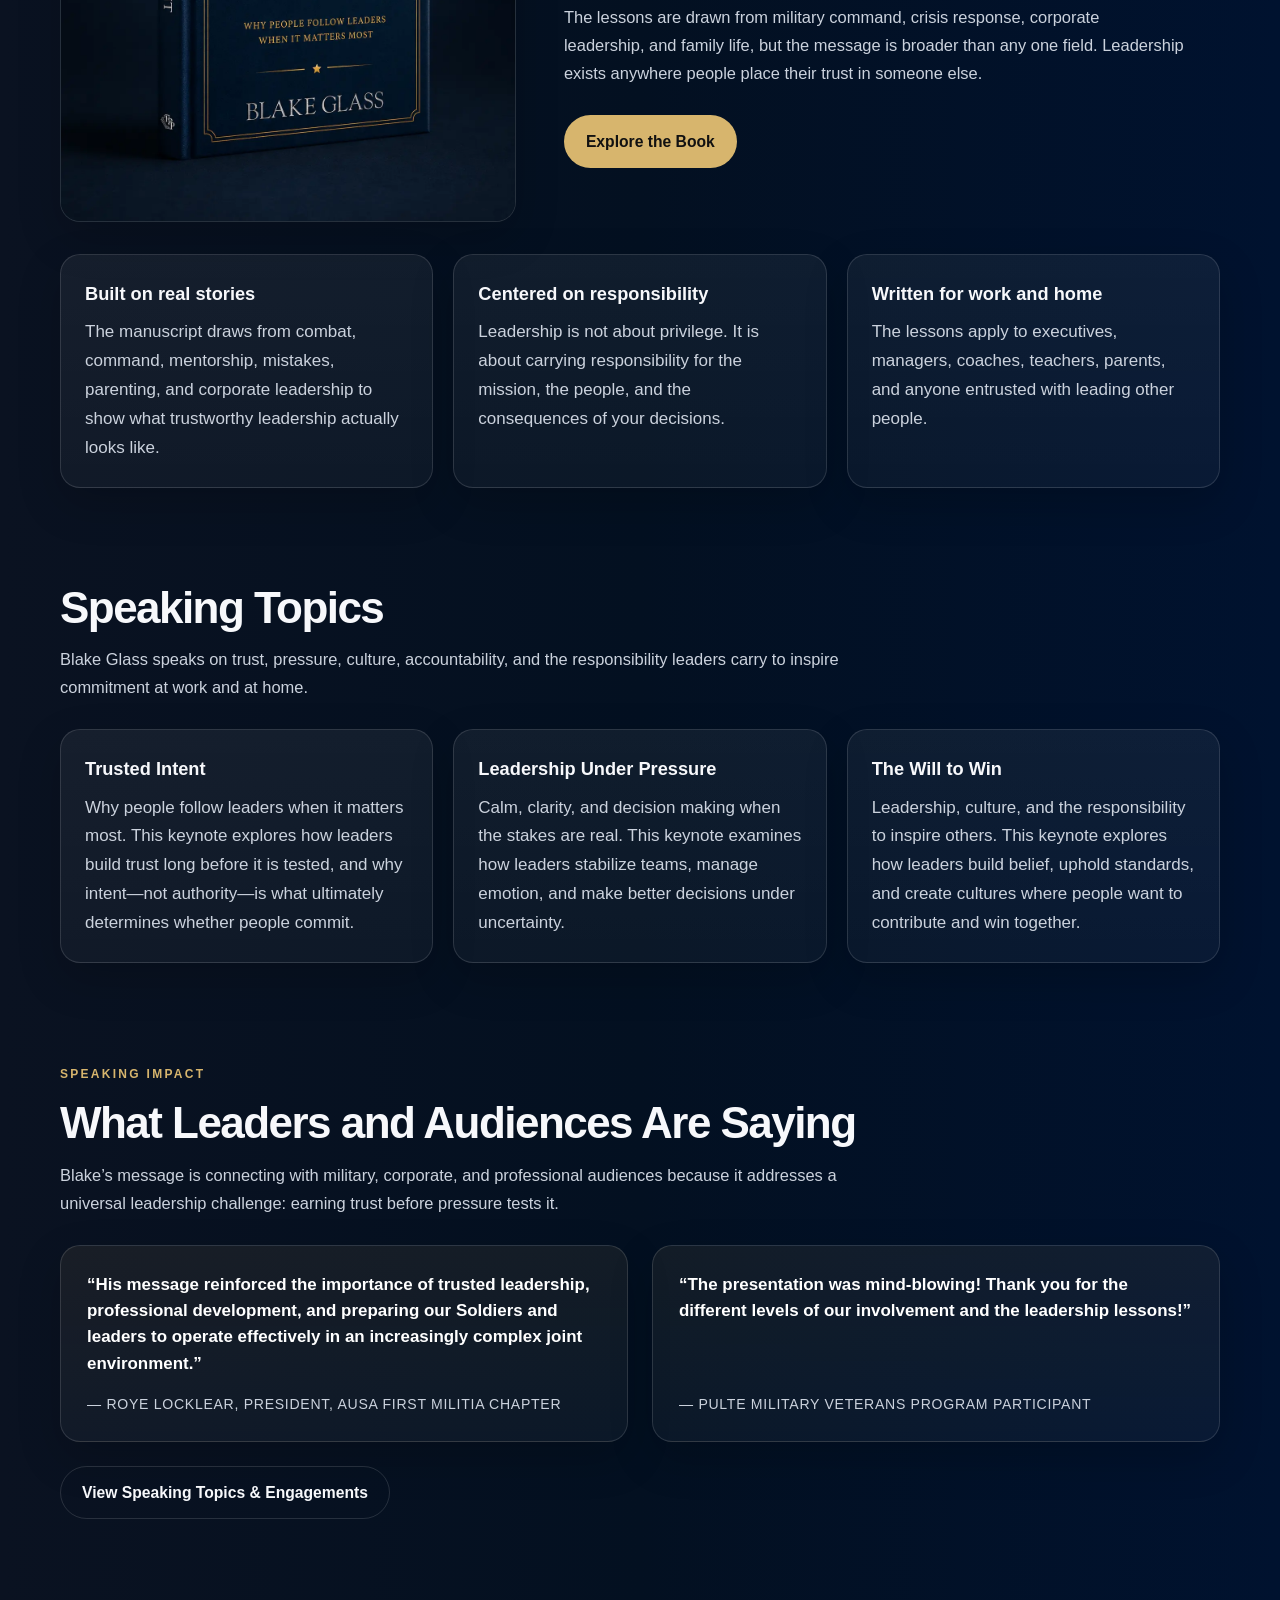
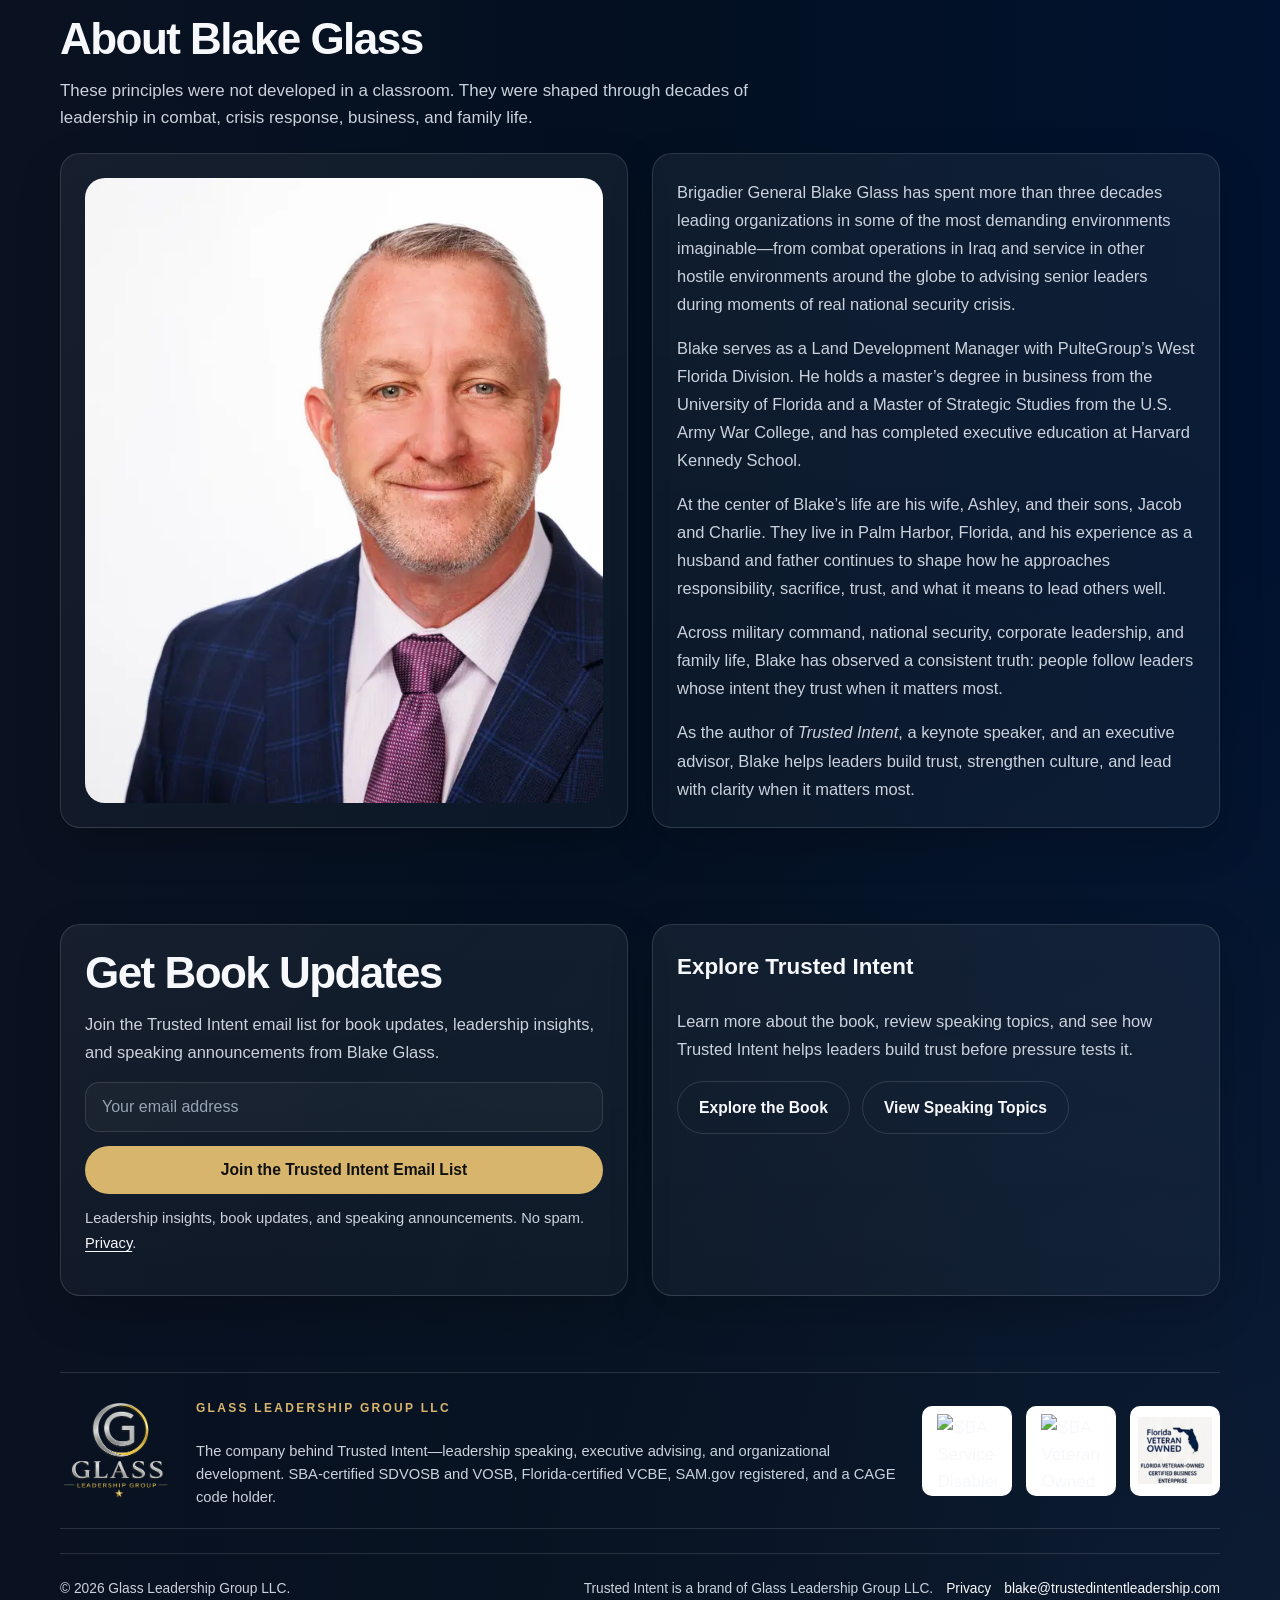
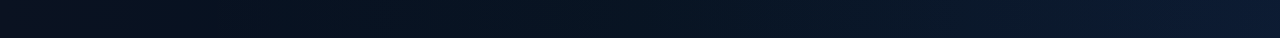
==== commit 058a81cc: "Update About Blake biography" ====
--- a/index.html
+++ b/index.html
@@ -28,6 +28,7 @@
     gtag('js', new Date());
     gtag('config', 'G-58Q2WPMLMN');
   </script>
+  <script defer src="analytics.js"></script>
 
   <style>
     :root {
@@ -823,7 +824,7 @@
         <a href="book.html">Book</a>
         <a href="speaking.html">Speaking</a>
         <a href="#about">About</a>
-        <a class="nav-cta" href="speaking.html#request">Request Speaking Info</a>
+        <a class="nav-cta" href="speaking.html#request" data-analytics-event="speaking_cta_click" data-analytics-location="home_nav">Request Speaking Info</a>
       </nav>
     </div>
   </header>
@@ -846,7 +847,7 @@
           </p>
 
           <div class="hero-actions">
-            <a class="button button-primary" href="speaking.html">Book Blake to Speak</a>
+            <a class="button button-primary" href="speaking.html" data-analytics-event="speaking_cta_click" data-analytics-location="home_hero">Book Blake to Speak</a>
             <a class="button button-secondary" href="book.html">Explore the Book</a>
           </div>
         </div>
@@ -1013,15 +1014,23 @@
 
           <div class="panel">
             <p class="section-copy" style="margin-bottom:16px; max-width:none;">
-              Brigadier General Blake Glass has spent more than three decades leading organizations in some of the most demanding environments imaginable—from combat operations in Iraq to advising senior leaders during moments of real national security crisis.
+              Brigadier General Blake Glass has spent more than three decades leading organizations in some of the most demanding environments imaginable—from combat operations in Iraq and service in other hostile environments around the globe to advising senior leaders during moments of real national security crisis.
             </p>
 
             <p class="section-copy" style="margin-bottom:16px; max-width:none;">
-              His leadership experience spans combat command, strategic military leadership, corporate development, and family life. Across those environments, he has observed a consistent truth: people follow leaders whose intent they trust when it matters most.
+              Blake serves as a Land Development Manager with PulteGroup’s West Florida Division. He holds a master’s degree in business from the University of Florida and a Master of Strategic Studies from the U.S. Army War College, and has completed executive education at Harvard Kennedy School.
+            </p>
+
+            <p class="section-copy" style="margin-bottom:16px; max-width:none;">
+              At the center of Blake’s life are his wife, Ashley, and their sons, Jacob and Charlie. They live in Palm Harbor, Florida, and his experience as a husband and father continues to shape how he approaches responsibility, sacrifice, trust, and what it means to lead others well.
+            </p>
+
+            <p class="section-copy" style="margin-bottom:16px; max-width:none;">
+              Across military command, national security, corporate leadership, and family life, Blake has observed a consistent truth: people follow leaders whose intent they trust when it matters most.
             </p>
 
             <p class="section-copy" style="margin-bottom:0; max-width:none;">
-              As the author of <em>Trusted Intent</em>, Blake helps leaders build trust, strengthen culture, and lead with clarity when it matters most.
+              As the author of <em>Trusted Intent</em>, a keynote speaker, and an executive advisor, Blake helps leaders build trust, strengthen culture, and lead with clarity when it matters most.
             </p>
           </div>
         </div>
@@ -1038,6 +1047,7 @@
 
           <div id="mc_embed_signup" style="background:transparent; clear:left; width:100%;">
             <form
+              data-analytics-form="book-updates"
               action="https://trustedintentleadership.us4.list-manage.com/subscribe/post?u=667dd87419f090917eddd4fc5&amp;id=562c06b1cb&amp;f_id=0015fee0f0"
               method="post"
               style="display:grid; gap:14px; margin-top:14px;"
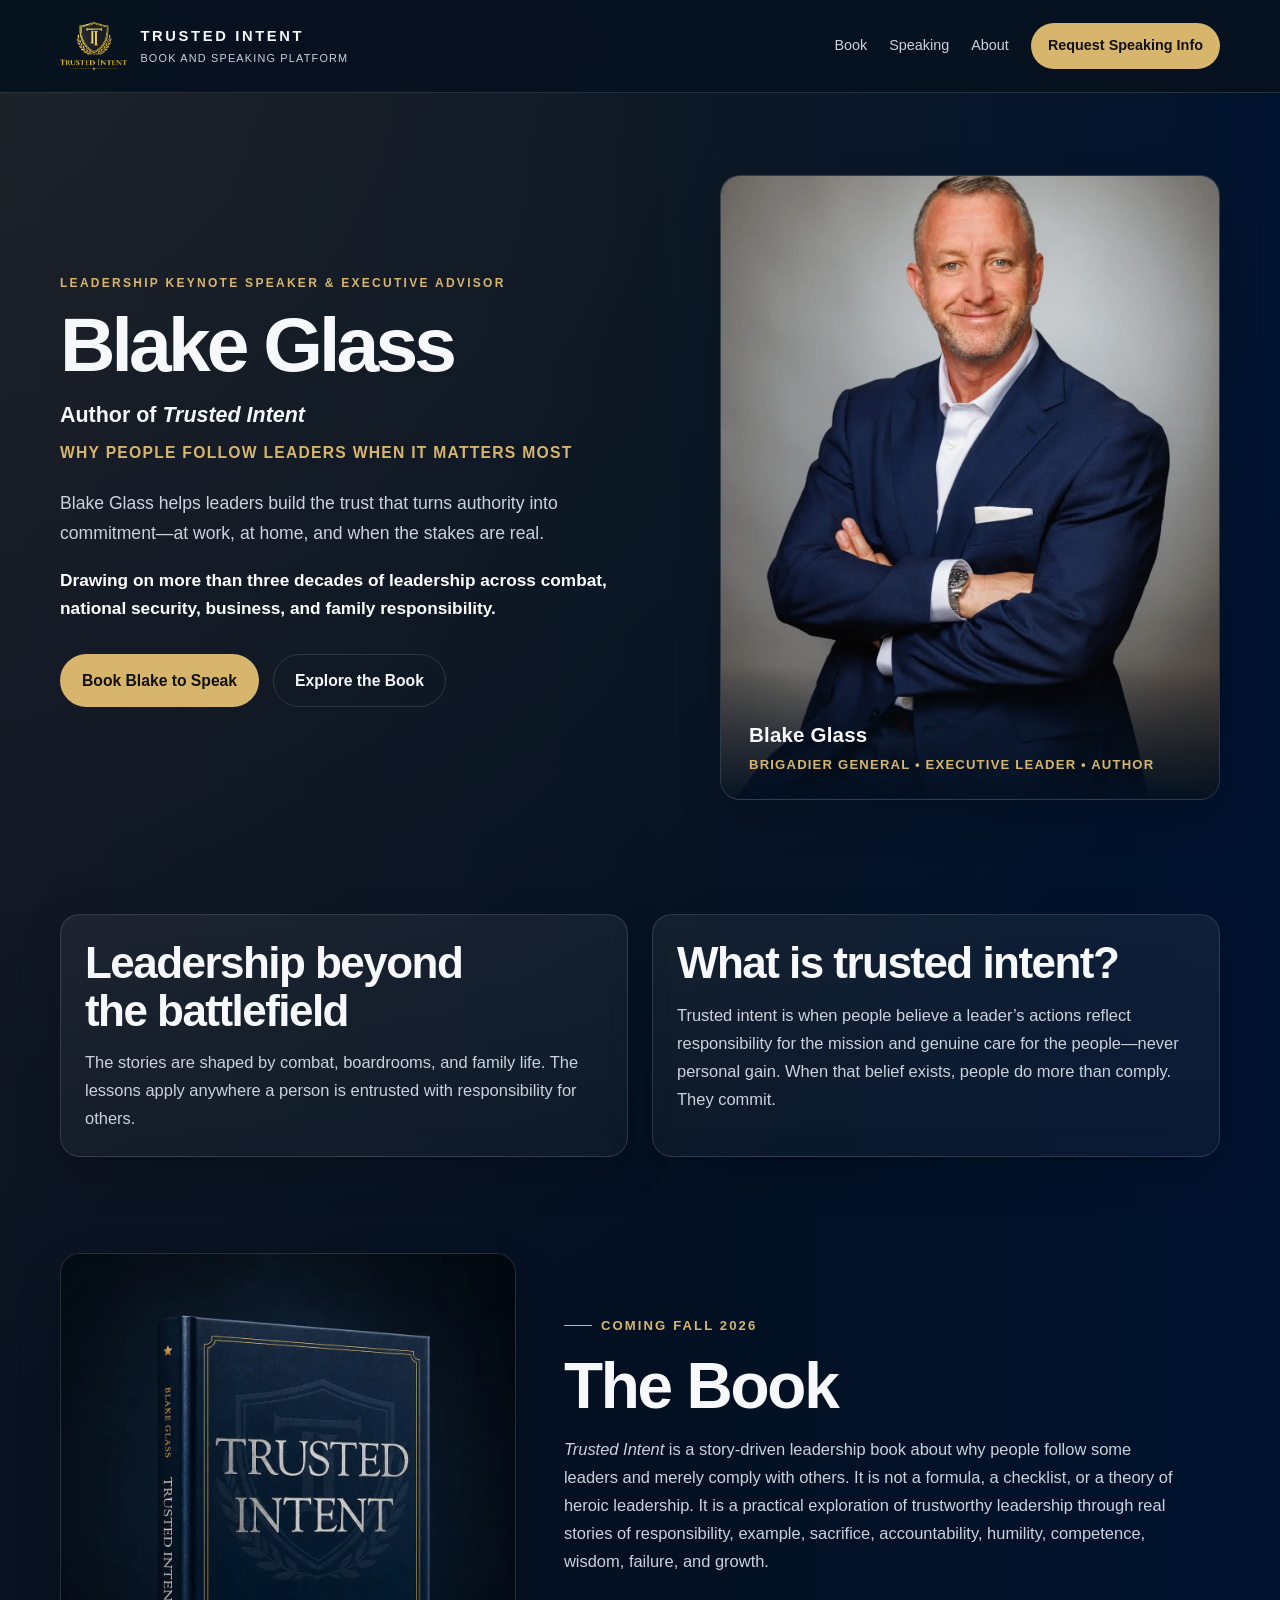
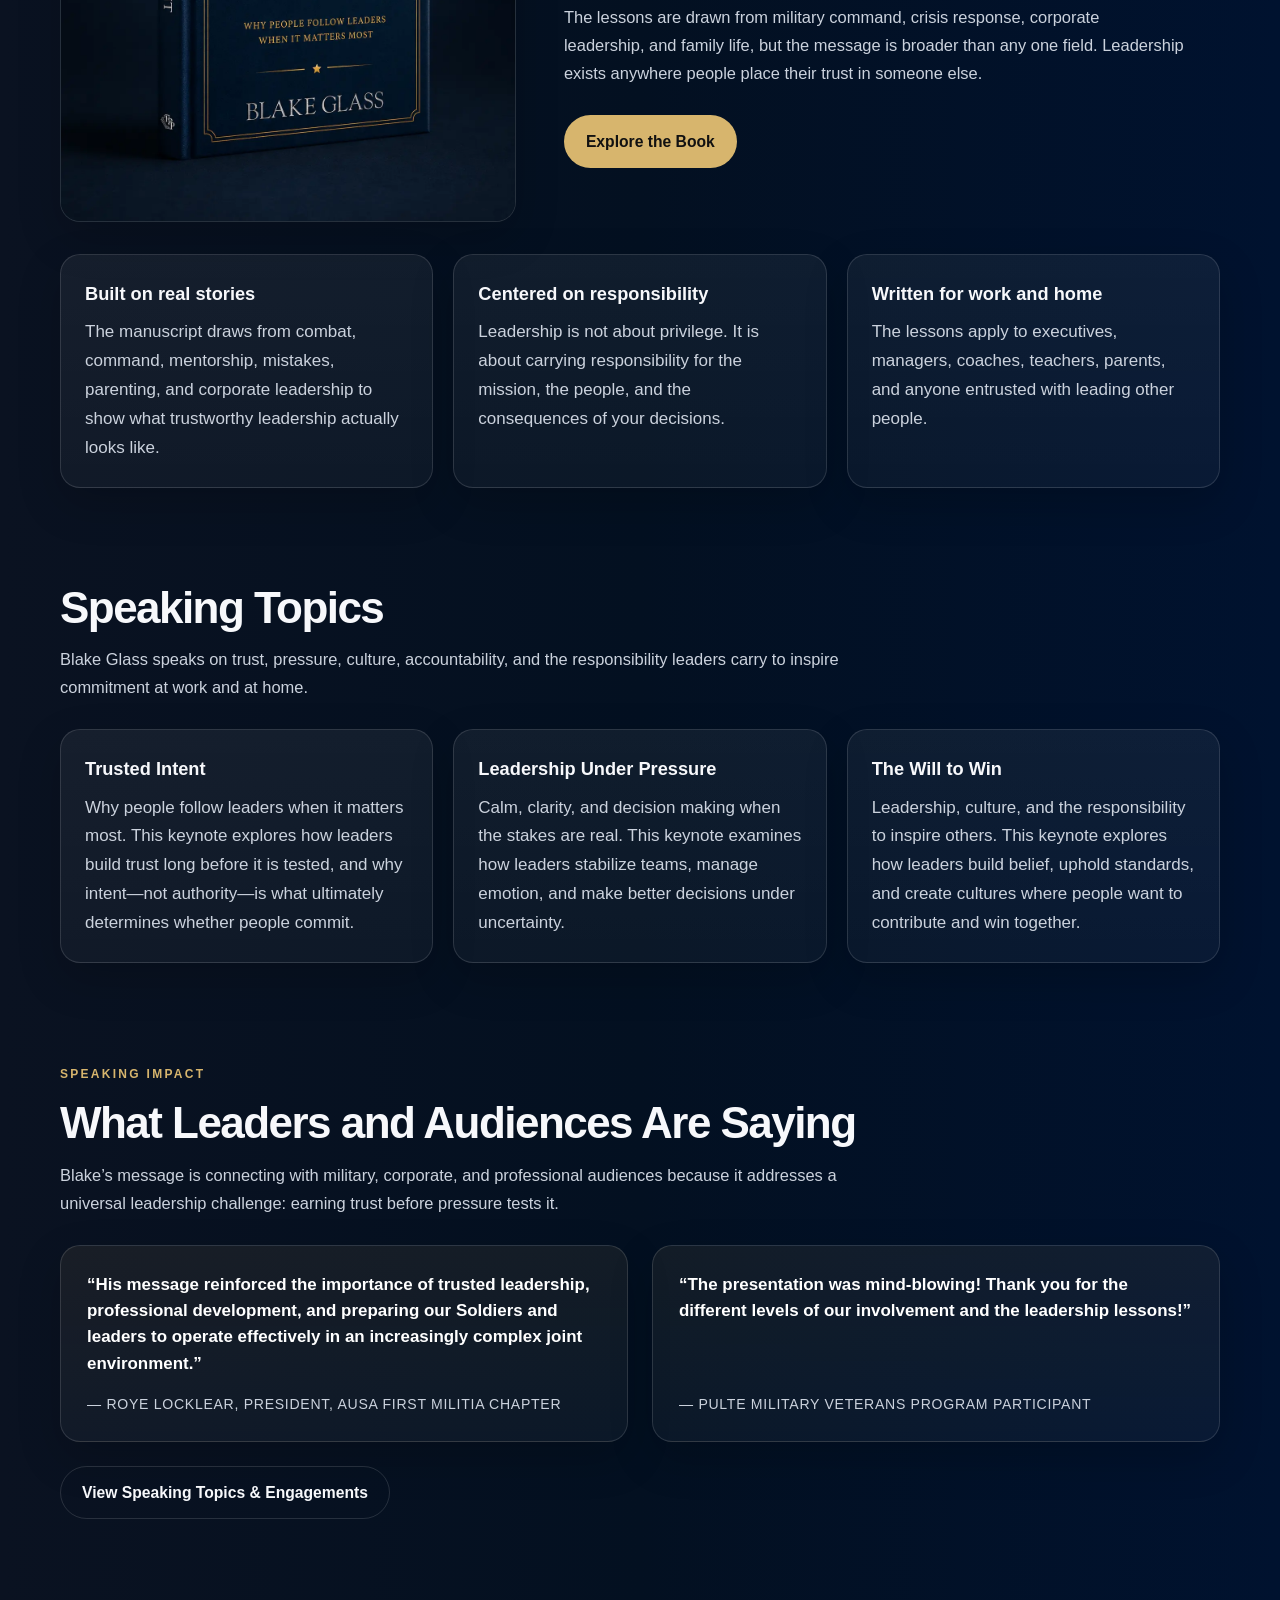
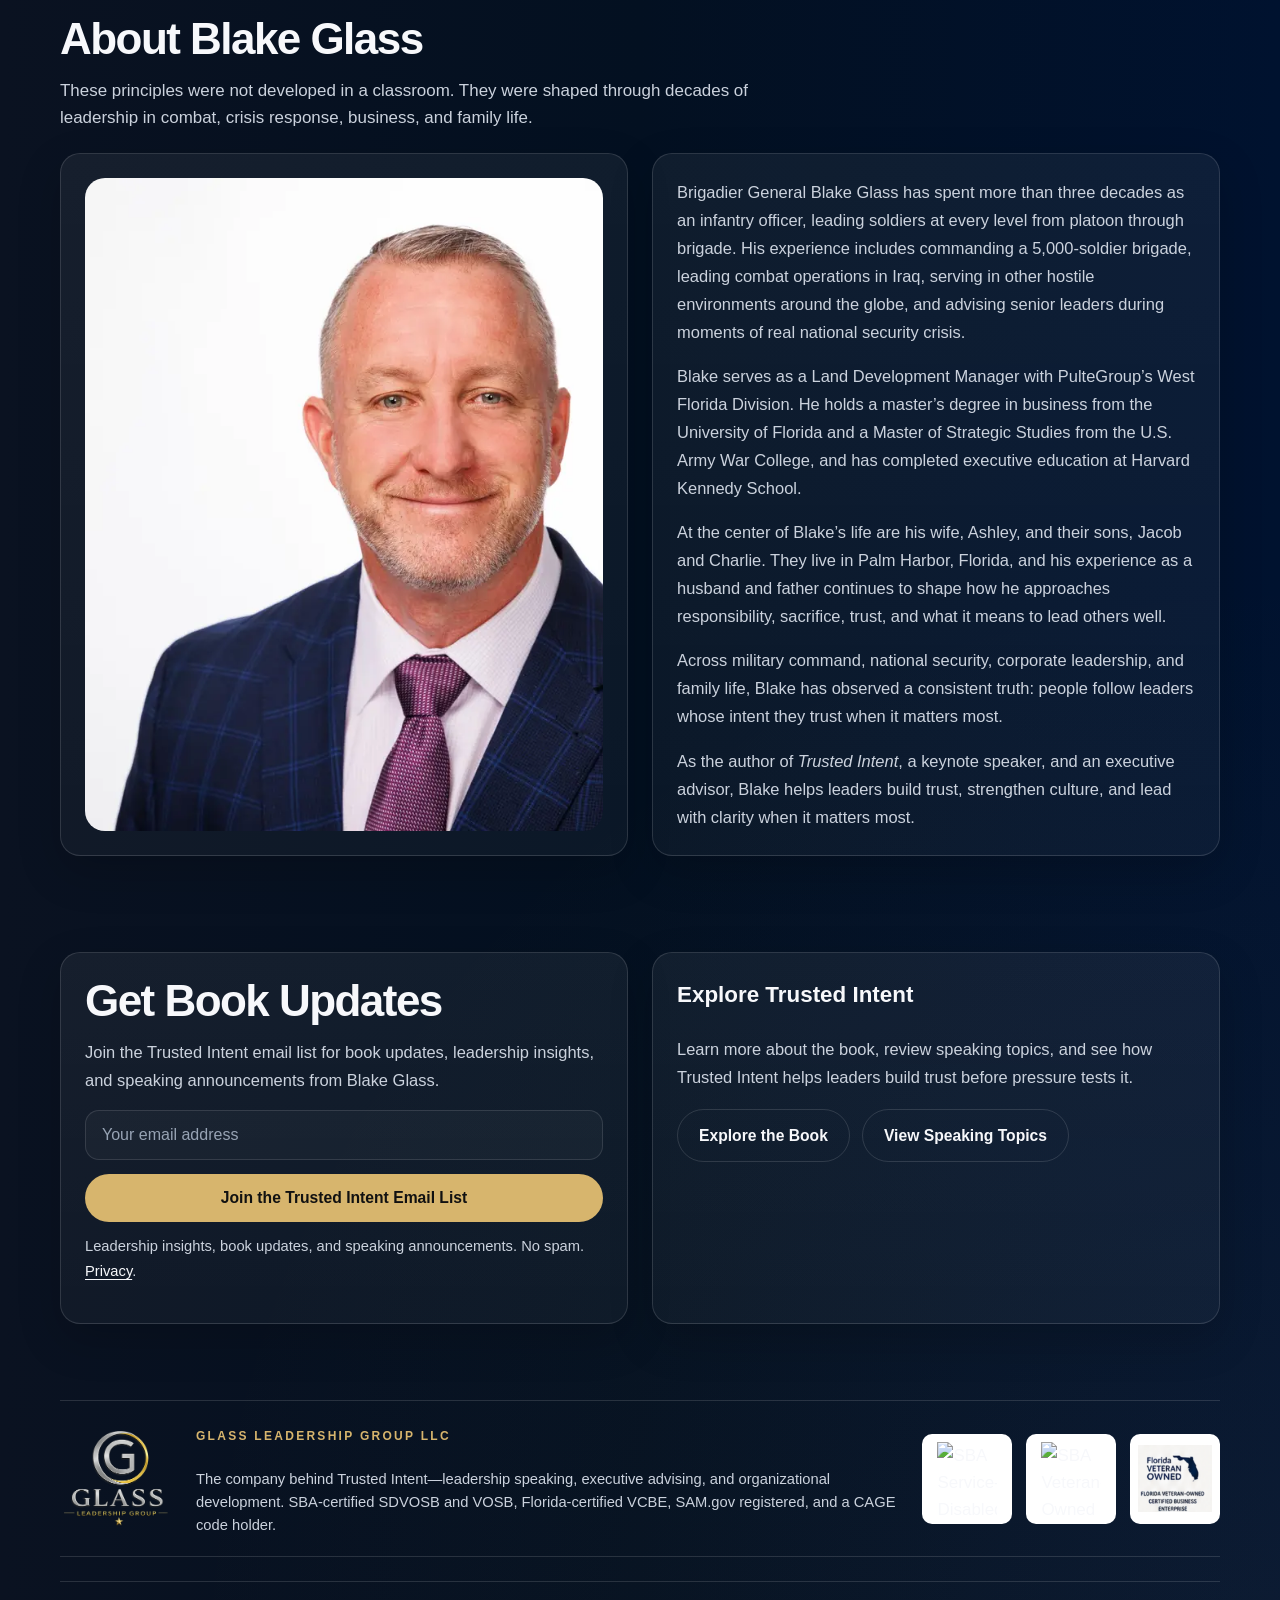
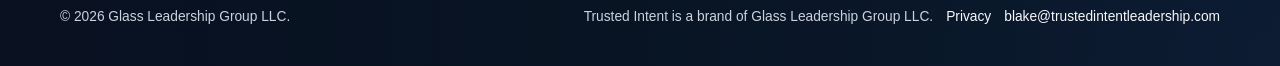
==== commit 14446fa5: "Add infantry command experience" ====
--- a/index.html
+++ b/index.html
@@ -1014,7 +1014,7 @@
 
           <div class="panel">
             <p class="section-copy" style="margin-bottom:16px; max-width:none;">
-              Brigadier General Blake Glass has spent more than three decades leading organizations in some of the most demanding environments imaginable—from combat operations in Iraq and service in other hostile environments around the globe to advising senior leaders during moments of real national security crisis.
+              Brigadier General Blake Glass has spent more than three decades as an infantry officer, leading soldiers at every level from platoon through brigade. His experience includes commanding a 5,000-soldier brigade, leading combat operations in Iraq, serving in other hostile environments around the globe, and advising senior leaders during moments of real national security crisis.
             </p>
 
             <p class="section-copy" style="margin-bottom:16px; max-width:none;">
